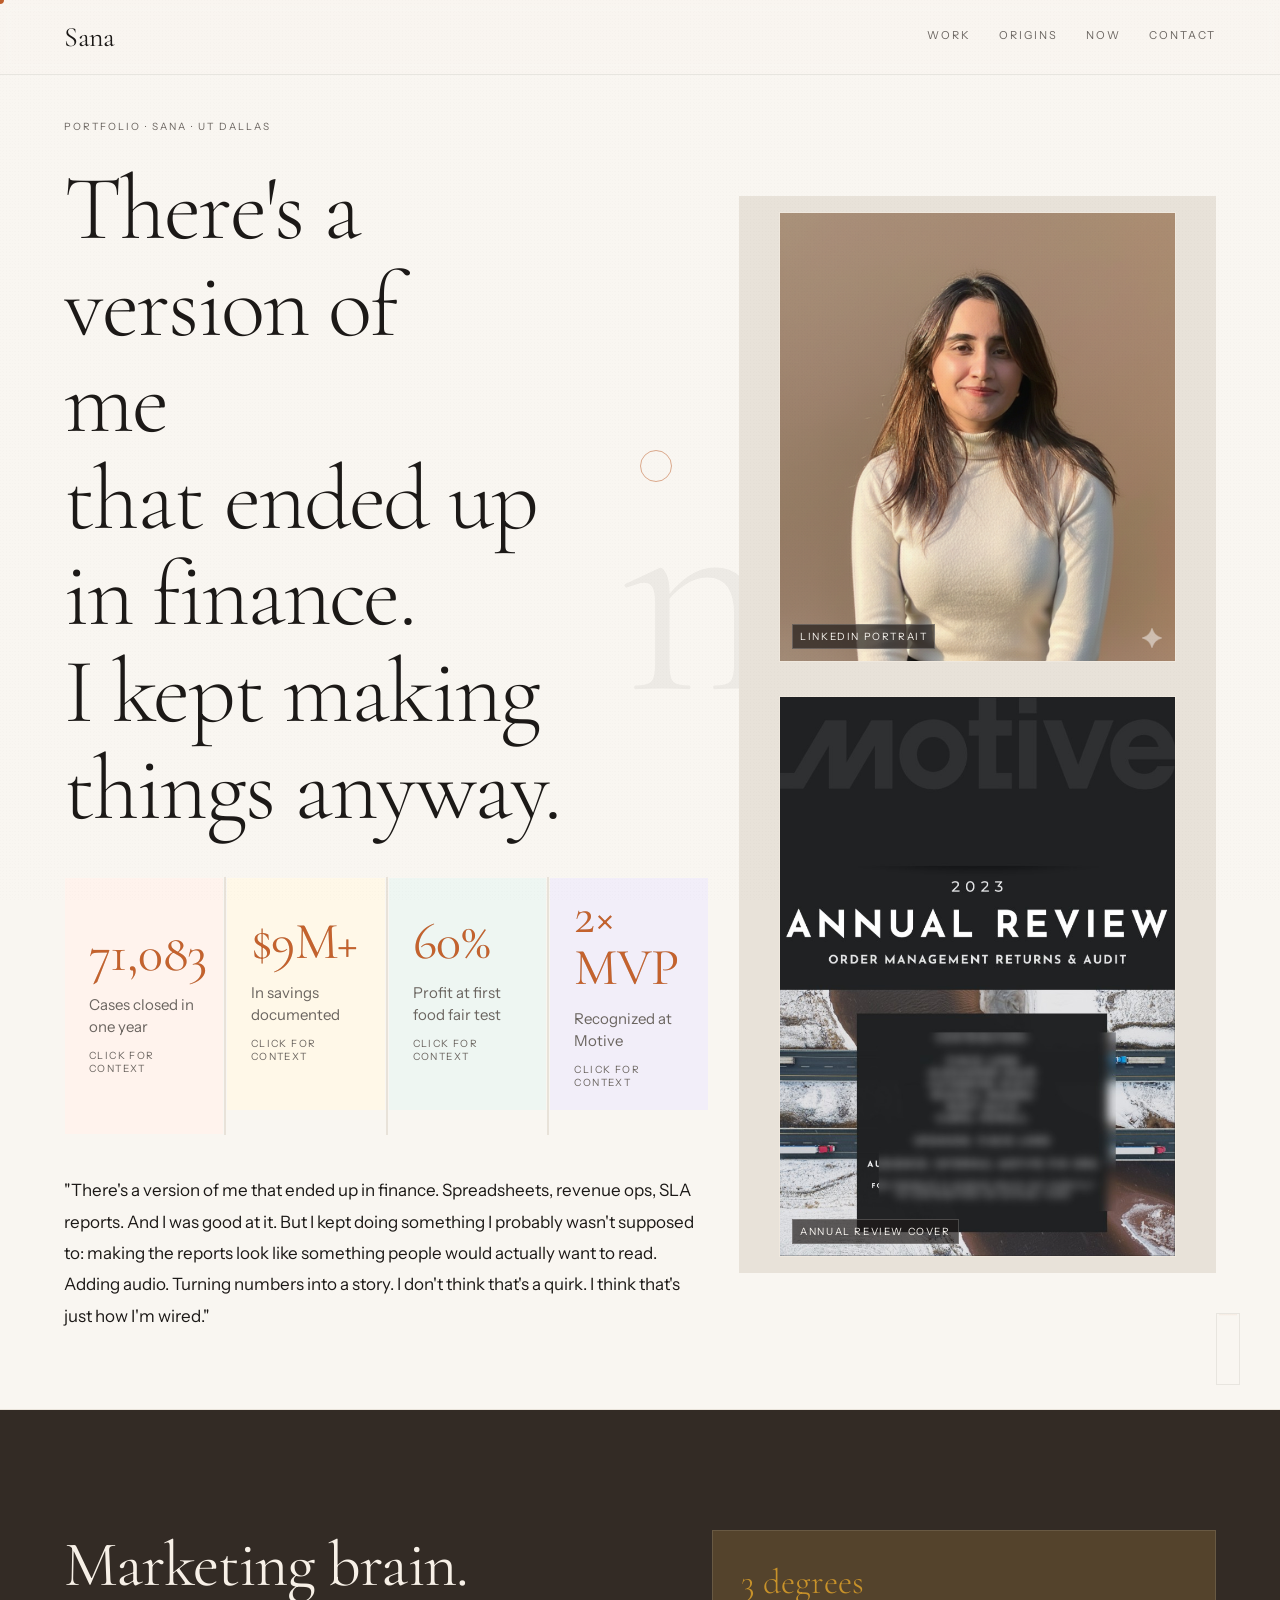
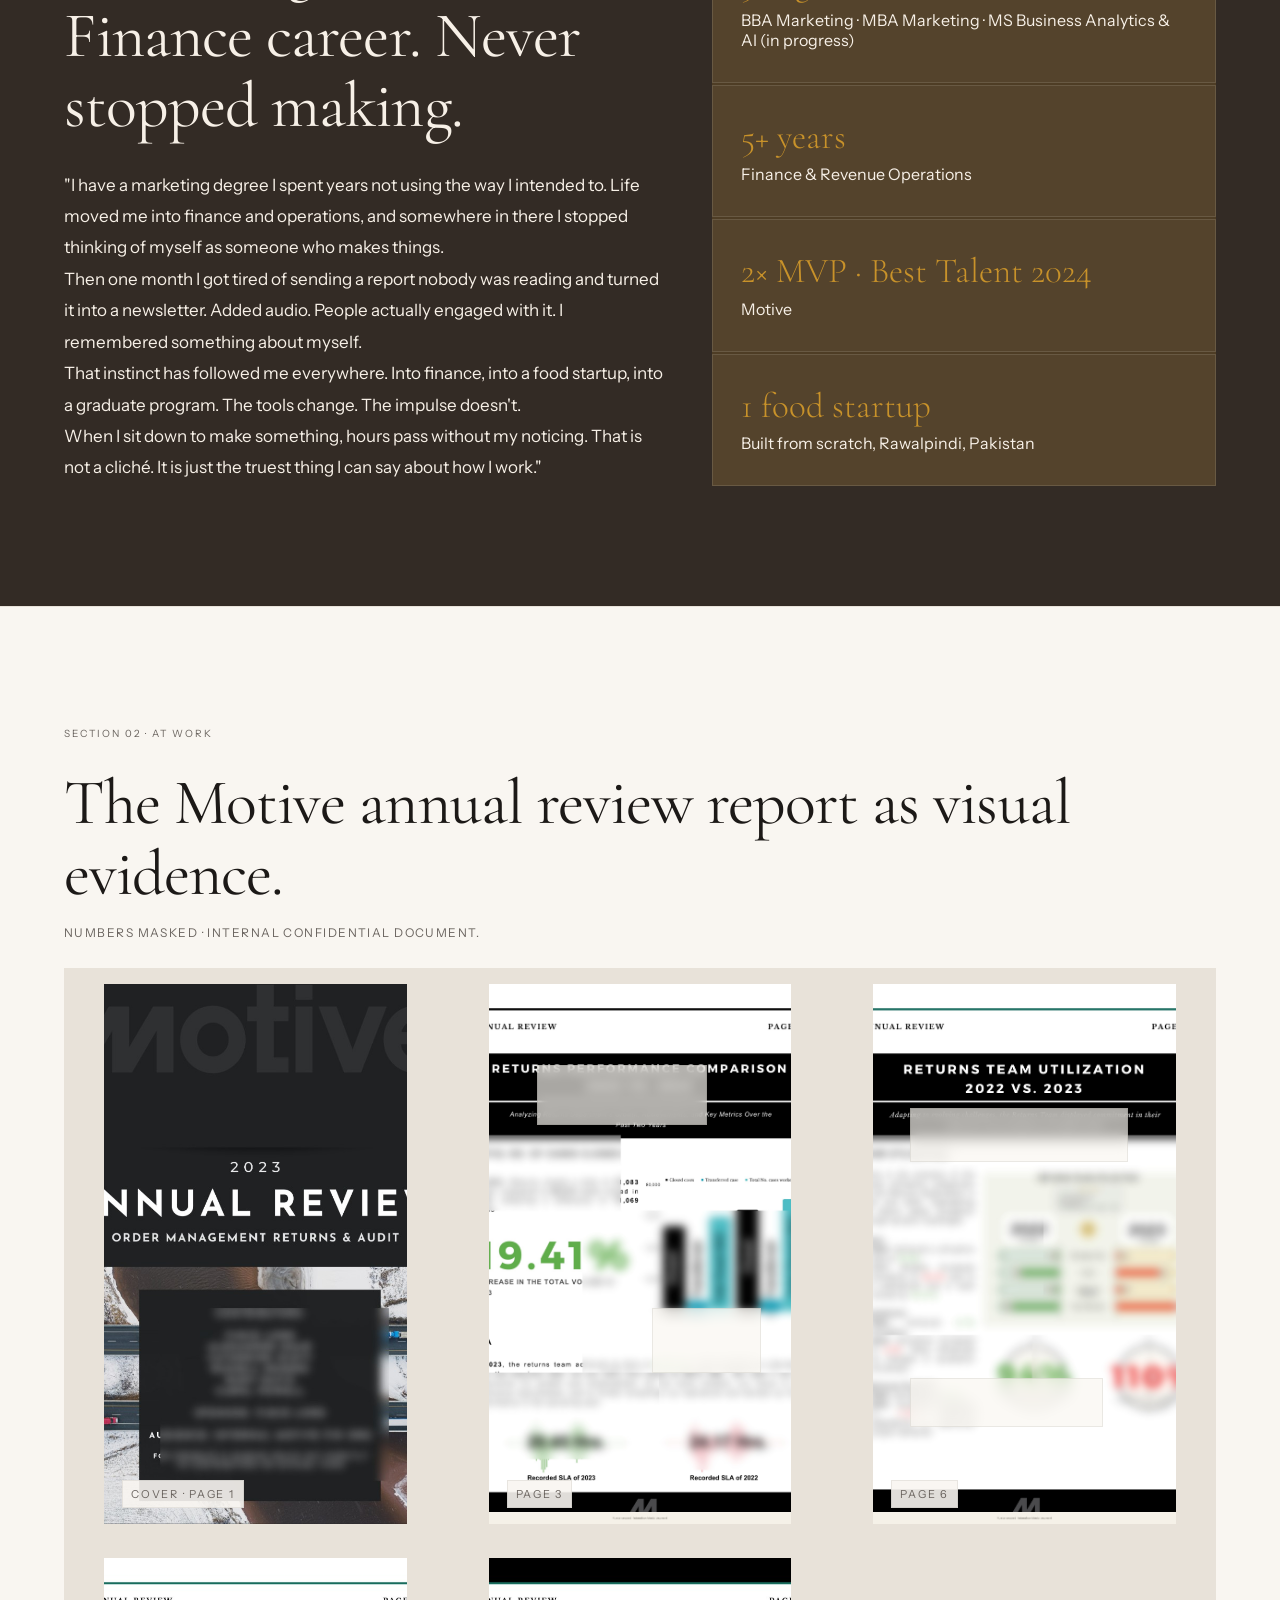
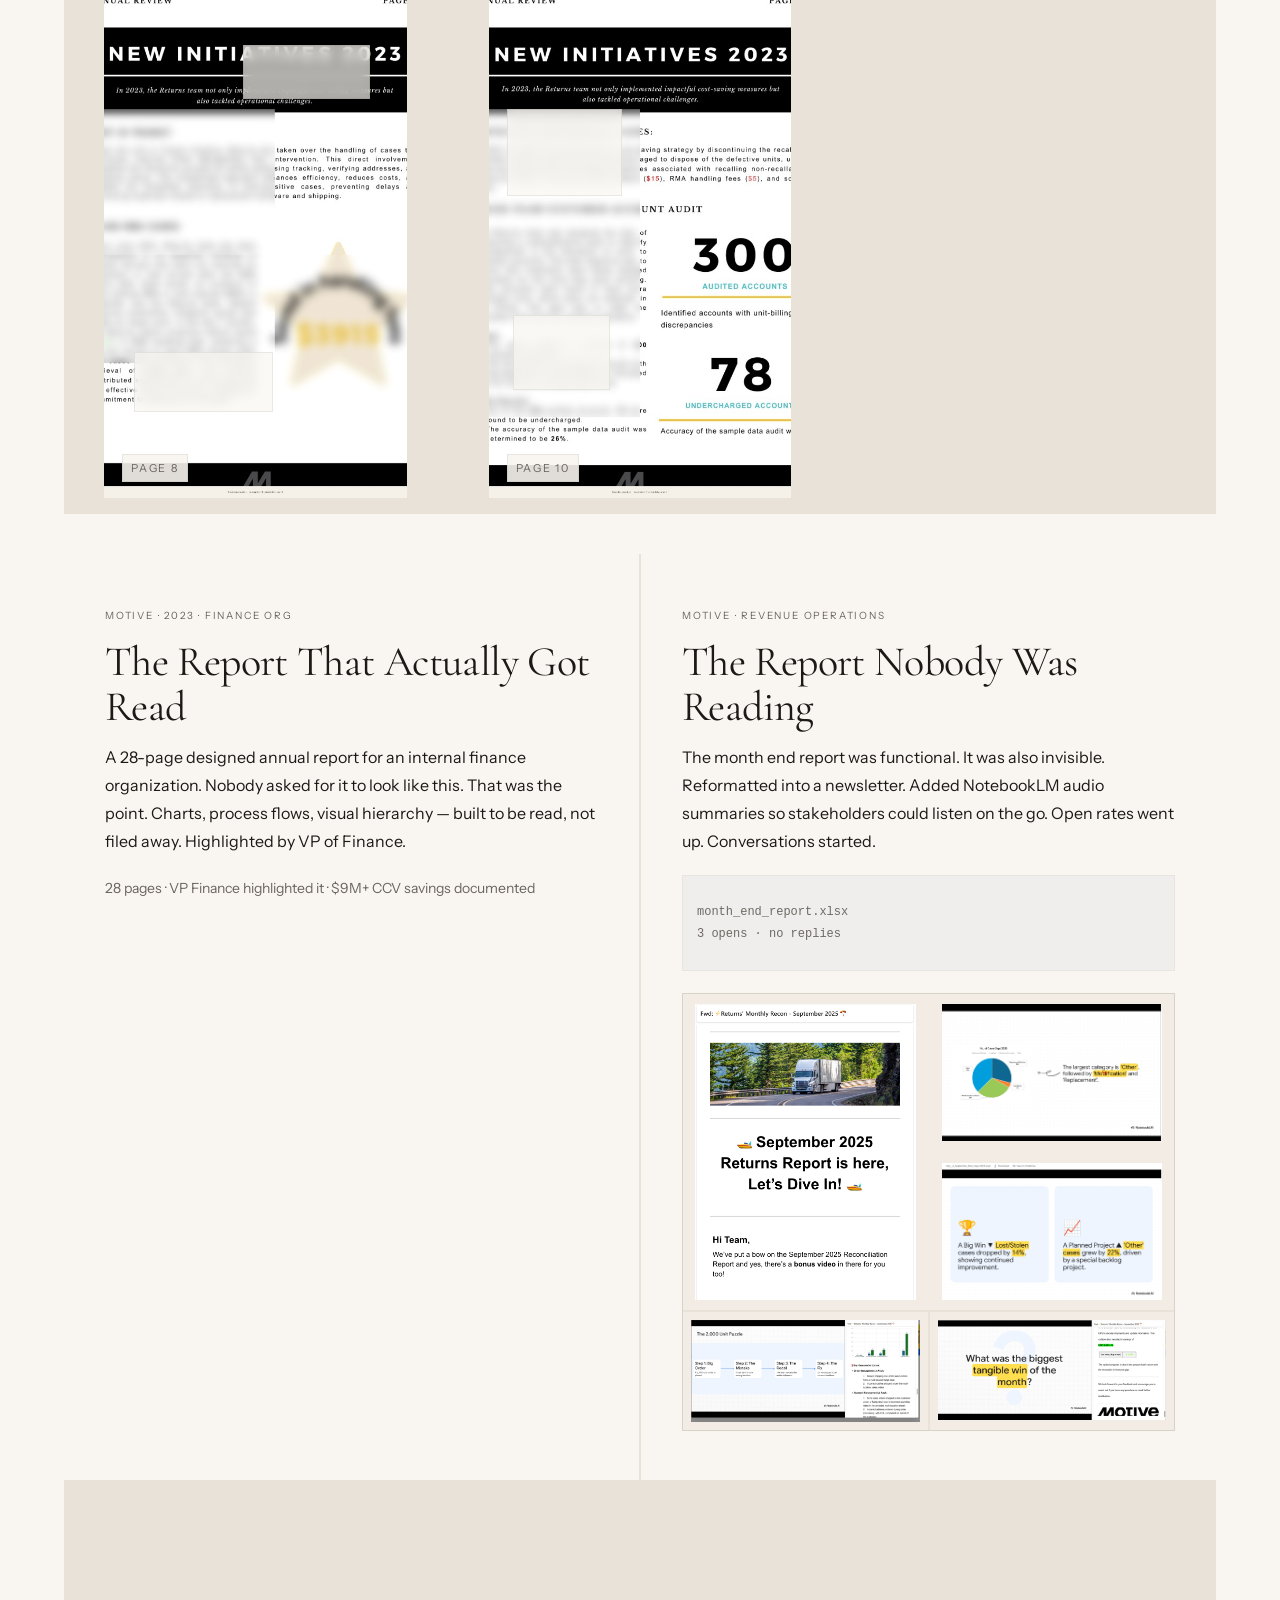
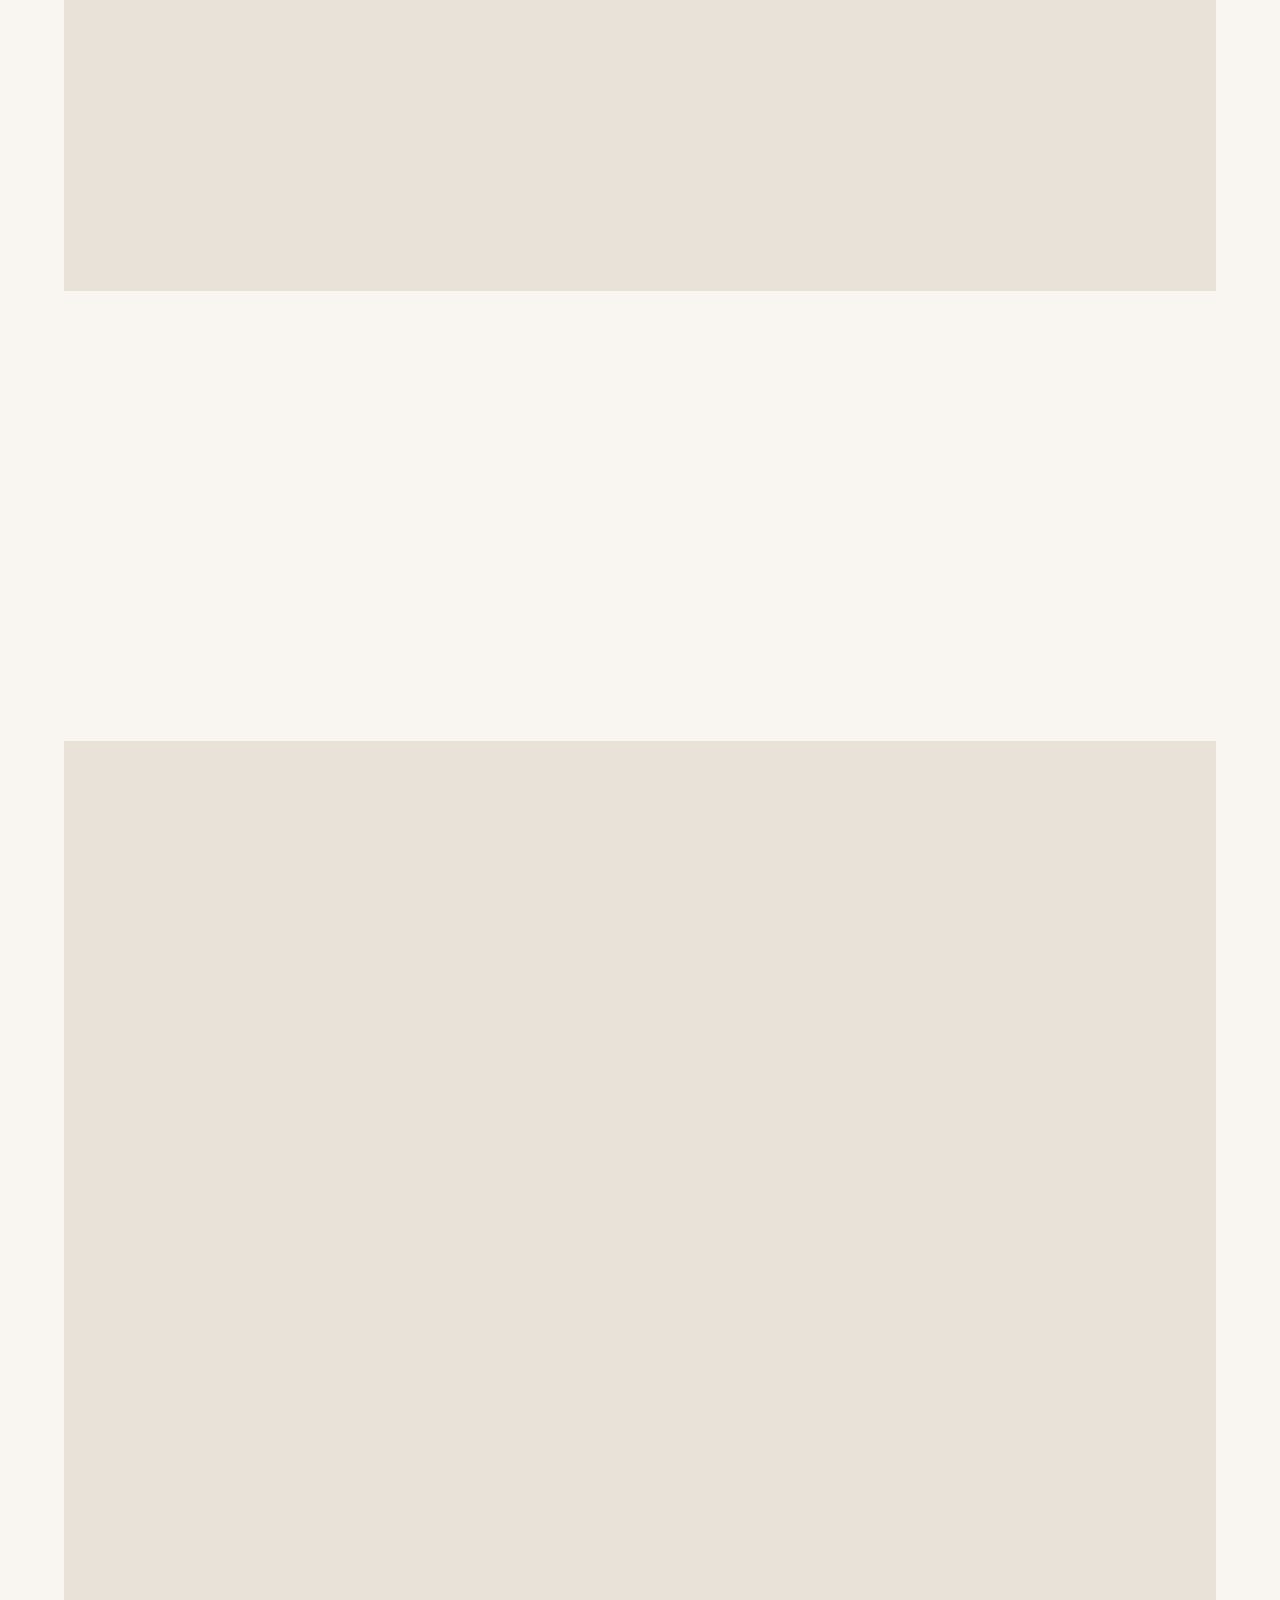
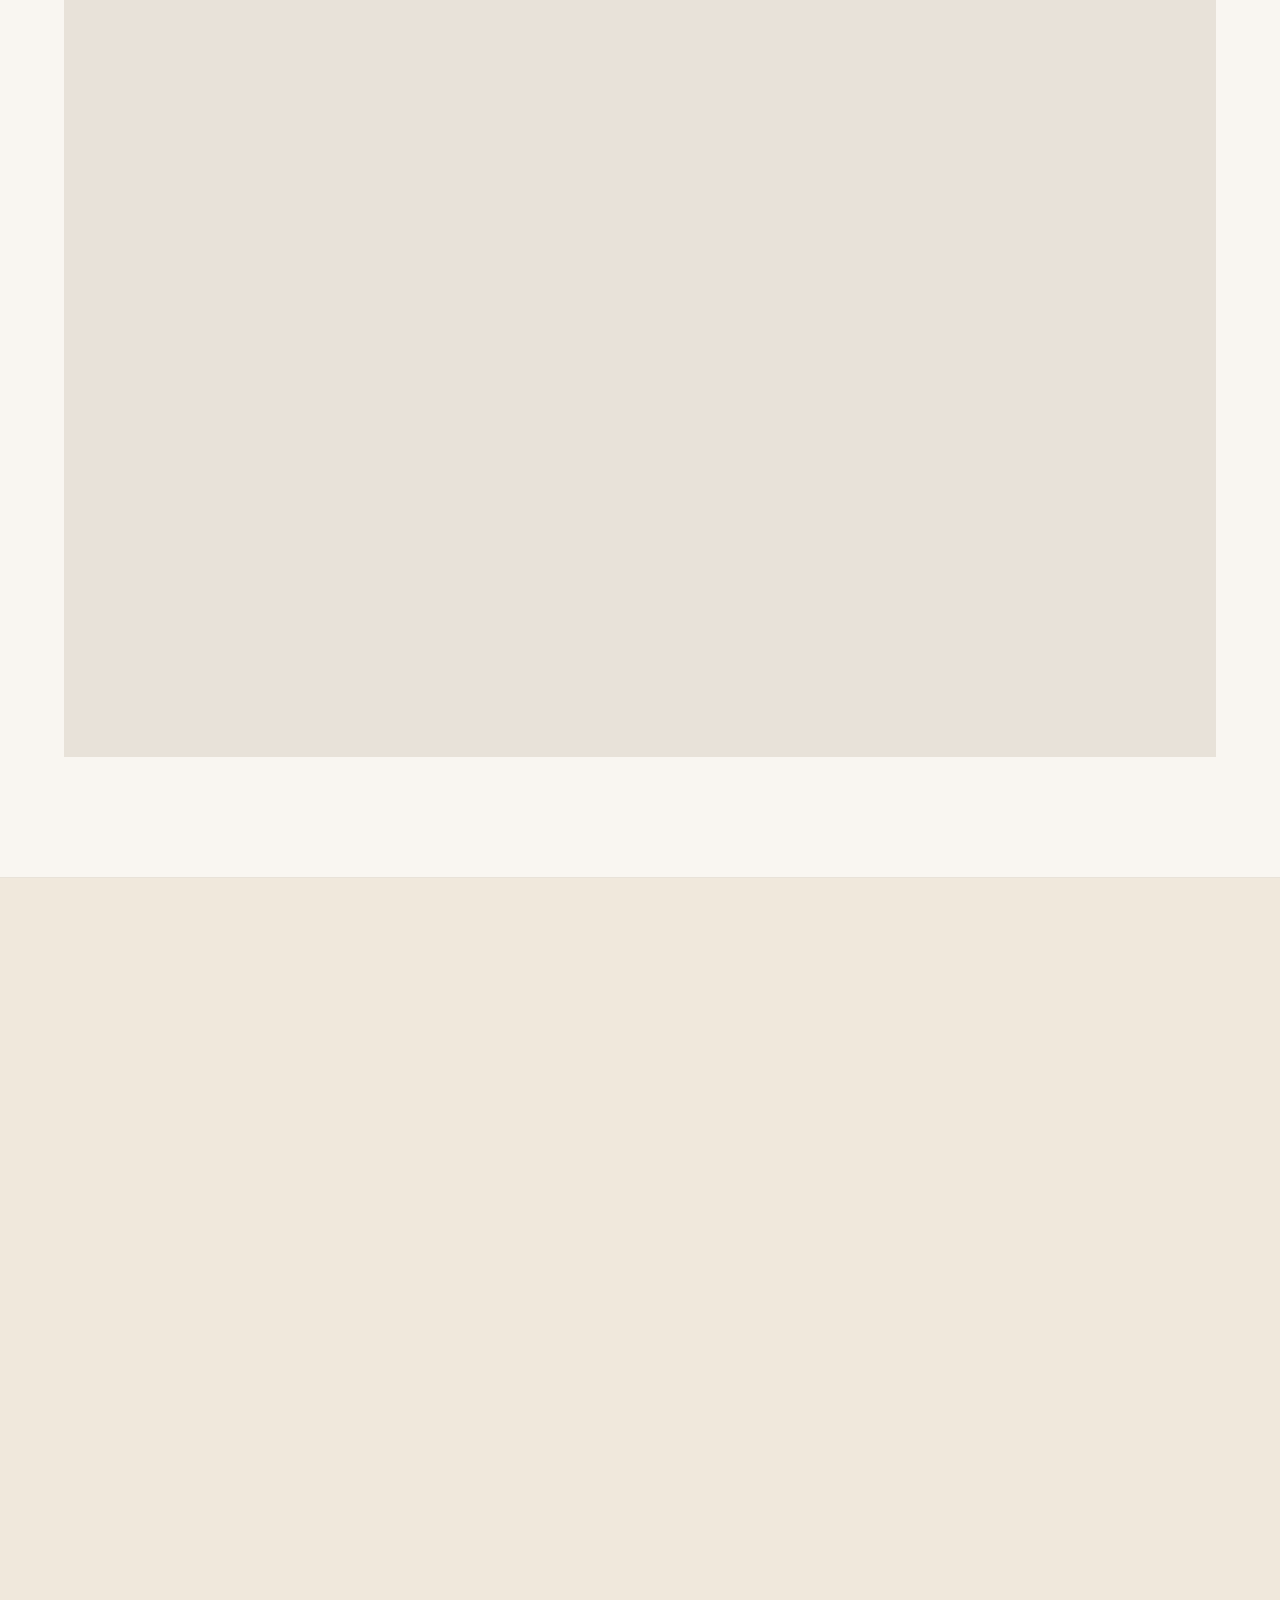
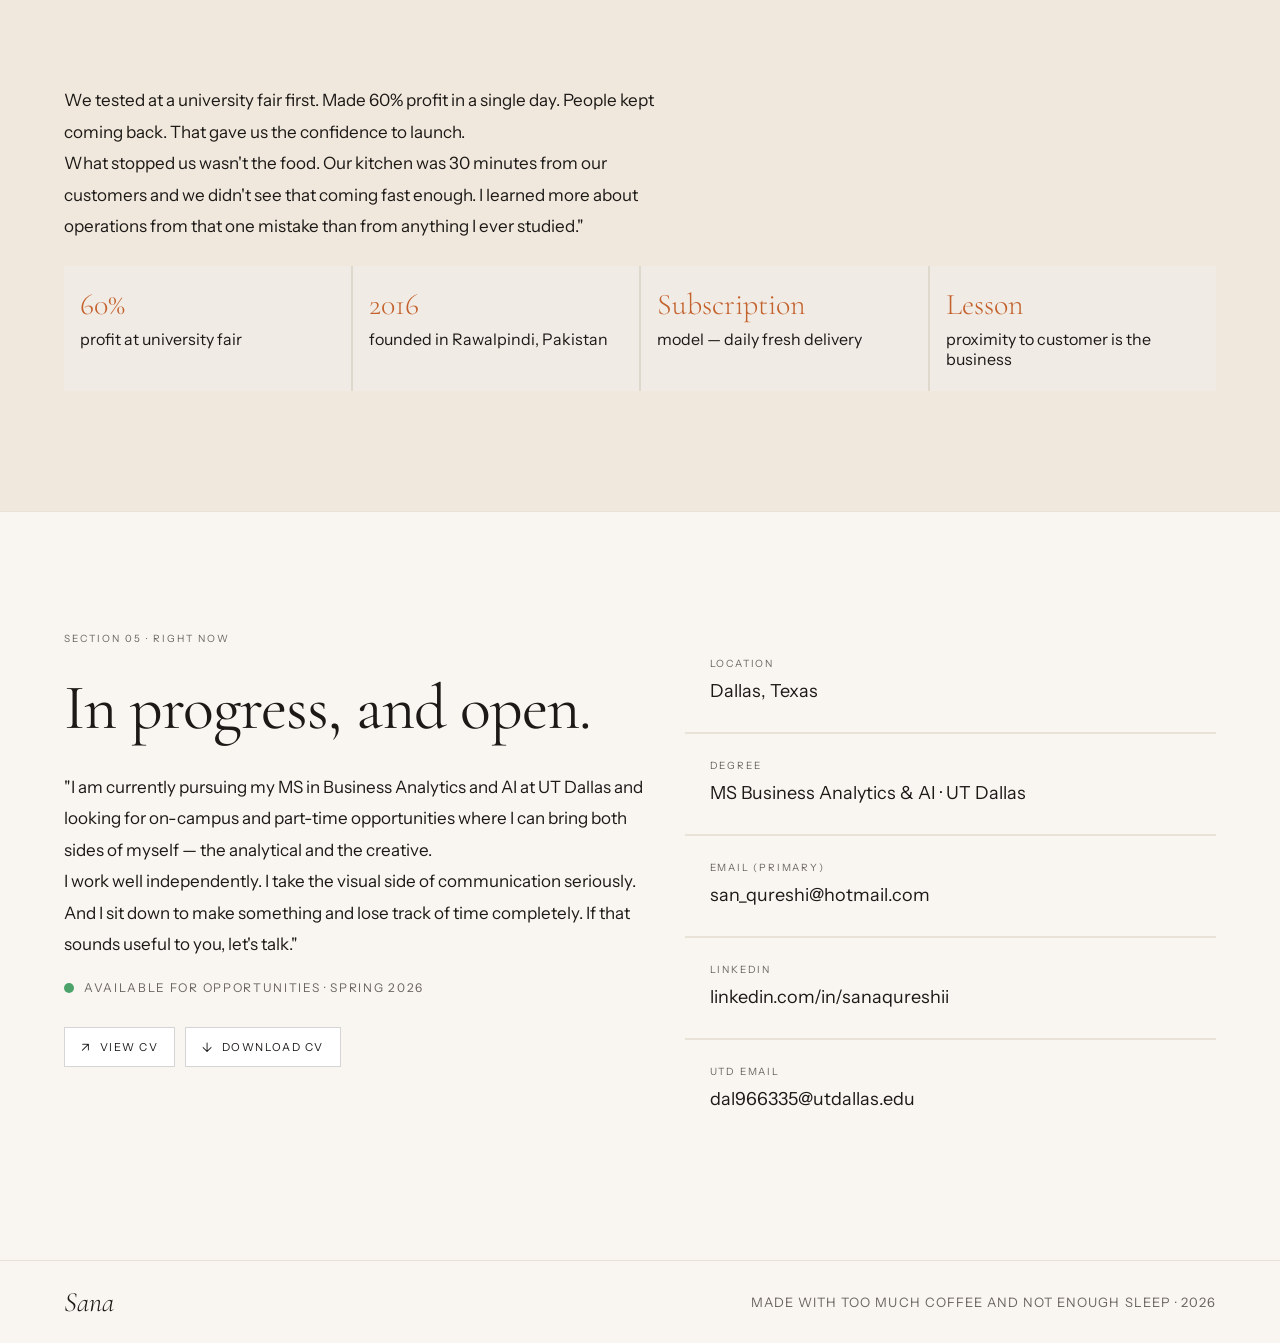
==== index.html @ d7a20b4d "Deploy static portfolio at repo root for Netlify Move site from final-portfolio to root: index.html," ====
<!doctype html>
<html lang="en">
<head>
  <meta charset="UTF-8">
  <meta name="viewport" content="width=device-width, initial-scale=1.0">
  <meta name="description" content="SanaPortfolio — Marketing brain, finance career, never stopped making.">
  <title>SanaPortfolio</title>
  <link rel="preconnect" href="https://fonts.googleapis.com">
  <link rel="preconnect" href="https://fonts.gstatic.com" crossorigin>
  <link rel="preload" as="style" href="https://fonts.googleapis.com/css2?family=Cormorant+Garamond:ital,wght@0,300;0,400;1,300;1,400&family=Instrument+Sans:wght@300;400;500&display=swap">
  <link rel="stylesheet" href="https://fonts.googleapis.com/css2?family=Cormorant+Garamond:ital,wght@0,300;0,400;1,300;1,400&family=Instrument+Sans:wght@300;400;500&display=swap">
  <link rel="stylesheet" href="css/main.css">

</head>
<body>
  <nav class="site-nav" aria-label="Primary">
    <div class="site-nav-inner">
      <a class="nav-name" href="#top">Sana</a>
      <div class="nav-links">
        <a href="#work">Work</a>
        <a href="#origins">Origins</a>
        <a href="#now">Now</a>
        <a href="#contact">Contact</a>
      </div>
    </div>
  </nav>

  <main id="top">
    <section class="section hero" id="hero">
      <div class="hero-bg-word" aria-hidden="true">make</div>
      <div class="container hero-inner">
        <div class="hero-main">
          <p class="eyebrow reveal" id="hero-eyebrow">Portfolio · Sana · UT Dallas</p>
          <h1 class="hero-title" aria-label="There's a version of me that ended up in finance. I kept making things anyway.">
            <span class="hero-line">There's a</span>
            <span class="hero-line">version of</span>
            <span class="hero-line">me</span>
            <span class="hero-line">that ended up in finance.</span>
            <span class="hero-line">I kept making things anyway.</span>
          </h1>

          <div class="impact-stats reveal" id="hero-stats">
          <article class="impact-stat js-flip-stat" tabindex="0" role="button" aria-label="Cases closed details. Click to flip.">
            <div class="impact-inner">
              <div class="impact-face impact-front">
                <div class="impact-number" data-counter="71083" data-format="number">0</div>
                <p class="impact-label">Cases closed in one year</p>
                <p class="impact-hint">Click for context</p>
              </div>
              <div class="impact-face impact-back">
                <h3 class="impact-back-title">71,083 cases</h3>
                <p class="impact-back-copy">Closed in 2023—about 19% more than the year before. Kept reports clear and on time.</p>
              </div>
            </div>
          </article>
          <article class="impact-stat js-flip-stat" tabindex="0" role="button" aria-label="Savings documented details. Click to flip.">
            <div class="impact-inner">
              <div class="impact-face impact-front">
                <div class="impact-number" data-counter="9" data-prefix="$" data-suffix="M+">0</div>
                <p class="impact-label">In savings documented</p>
                <p class="impact-hint">Click for context</p>
              </div>
              <div class="impact-face impact-back">
                <h3 class="impact-back-title">$9,343,214.69</h3>
                <p class="impact-back-copy">CCV savings documented from 2022 to 2023 in internal finance reporting, summarized publicly as $9M+ for readability.</p>
              </div>
            </div>
          </article>
          <article class="impact-stat js-flip-stat" tabindex="0" role="button" aria-label="Food fair profit details. Click to flip.">
            <div class="impact-inner">
              <div class="impact-face impact-front">
                <div class="impact-number" data-counter="60" data-suffix="%">0</div>
                <p class="impact-label">Profit at first food fair test</p>
                <p class="impact-hint">Click for context</p>
              </div>
              <div class="impact-face impact-back">
                <h3 class="impact-back-title">University fair test</h3>
                <p class="impact-back-copy">Mom's Thali sold out and hit 60% profit in one day, which validated demand before launch.</p>
              </div>
            </div>
          </article>
          <article class="impact-stat js-flip-stat" tabindex="0" role="button" aria-label="Recognition details. Click to flip.">
            <div class="impact-inner">
              <div class="impact-face impact-front">
                <div class="impact-number" data-counter="2" data-suffix="× MVP">0</div>
                <p class="impact-label">Recognized at Motive</p>
                <p class="impact-hint">Click for context</p>
              </div>
              <div class="impact-face impact-back">
                <h3 class="impact-back-title">Recognition</h3>
                <p class="impact-back-copy">2× MVP plus Best Talent 2024 for driving measurable outcomes across reporting, audits, and operations.</p>
              </div>
            </div>
          </article>
          </div>

          <p class="hero-copy" id="hero-copy">"There's a version of me that ended up in finance. Spreadsheets, revenue ops, SLA reports. And I was good at it. But I kept doing something I probably wasn't supposed to: making the reports look like something people would actually want to read. Adding audio. Turning numbers into a story. I don't think that's a quirk. I think that's just how I'm wired."</p>
        </div>
        <aside class="hero-media reveal" aria-label="Quick visual proof">
          <figure class="hero-media-card">
            <img src="images/sana-linkedin-solid.png" alt="Portrait of Sana.">
            <div class="hero-bio-overlay">
              <h3 class="hero-bio-title">Sana Qureshi</h3>
              <p class="hero-bio-copy">Finance and revenue operations by career. Marketing and design by instinct. I make complex work easier to see, understand, and act on.</p>
            </div>
            <figcaption class="hero-media-label">LinkedIn portrait</figcaption>
          </figure>
          <figure class="hero-media-card">
            <img src="images/report-page1-cover.png" alt="Motive 2023 annual review cover page.">
            <figcaption class="hero-media-label">Annual Review cover</figcaption>
          </figure>
        </aside>
      </div>
      <div class="scroll-indicator" aria-hidden="true" id="scroll-indicator">
        <div class="scan-line"></div>
      </div>
    </section>

    <div class="divider"></div>

    <section class="section dark" id="thread">
      <div class="container thread-grid">
        <div>
          <h2 class="section-title reveal">Marketing brain. Finance career. Never stopped making.</h2>
          <p class="body-copy reveal">"I have a marketing degree I spent years not using the way I intended to. Life moved me into finance and operations, and somewhere in there I stopped thinking of myself as someone who makes things.</p>
          <p class="body-copy reveal">Then one month I got tired of sending a report nobody was reading and turned it into a newsletter. Added audio. People actually engaged with it. I remembered something about myself.</p>
          <p class="body-copy reveal">That instinct has followed me everywhere. Into finance, into a food startup, into a graduate program. The tools change. The impulse doesn't.</p>
          <p class="body-copy reveal">When I sit down to make something, hours pass without my noticing. That is not a cliché. It is just the truest thing I can say about how I work."</p>
        </div>
        <div class="fact-grid reveal">
          <article class="fact-card">
            <h3 class="fact-value">3 degrees</h3>
            <p class="fact-label">BBA Marketing · MBA Marketing · MS Business Analytics &amp; AI (in progress)</p>
          </article>
          <article class="fact-card">
            <h3 class="fact-value">5+ years</h3>
            <p class="fact-label">Finance &amp; Revenue Operations</p>
          </article>
          <article class="fact-card">
            <h3 class="fact-value">2× MVP · Best Talent 2024</h3>
            <p class="fact-label">Motive</p>
          </article>
          <article class="fact-card">
            <h3 class="fact-value">1 food startup</h3>
            <p class="fact-label">Built from scratch, Rawalpindi, Pakistan</p>
          </article>
        </div>
      </div>
    </section>

    <div class="divider"></div>

    <section class="section work-section" id="work">
      <div class="container">
        <p class="eyebrow reveal">Section 02 · At Work</p>
        <h2 class="section-title reveal">The Motive annual review report as visual evidence.</h2>
        <p class="masked-note reveal">Numbers masked · Internal confidential document.</p>

        <div class="reports">
          <!-- [REPORT-SCREENSHOT-COVER] — Cover page (Page 1) -->
          <figure class="report-figure reveal" role="img" aria-label="Motive annual review cover page.">
            <img src="images/report-page1-cover.png" alt="Motive annual review cover page." style="width:100%;height:100%;object-fit:cover;">
            <figcaption class="report-label">Cover · Page 1</figcaption>
          </figure>

          <!-- [REPORT-SCREENSHOT-1] — Interior page (Page 3) -->
          <figure class="report-figure reveal" role="img" aria-label="Motive annual review page 3 with masked values.">
            <img src="images/report-screenshot-1.jpg" alt="Motive annual review page 3 with masked numerical regions." style="width:100%;height:100%;object-fit:cover;">
            <div class="blur-overlay" style="left:16%;top:15%;width:56%;height:11%;"></div>
            <div class="blur-overlay" style="right:10%;bottom:28%;width:36%;height:12%;"></div>
            <figcaption class="report-label">Page 3</figcaption>
          </figure>

          <!-- [REPORT-SCREENSHOT-2] — Interior page (Page 6) -->
          <figure class="report-figure reveal" role="img" aria-label="Motive annual review page 6 with masked values.">
            <img src="images/report-screenshot-2.jpg" alt="Motive annual review page 6 with masked numerical regions." style="width:100%;height:100%;object-fit:cover;">
            <div class="blur-overlay" style="left:12%;top:23%;width:72%;height:10%;"></div>
            <div class="blur-overlay" style="left:12%;bottom:18%;width:64%;height:9%;"></div>
            <figcaption class="report-label">Page 6</figcaption>
          </figure>

          <!-- [REPORT-SCREENSHOT-3] — Cost analysis page (Page 8) -->
          <figure class="report-figure reveal" role="img" aria-label="Motive annual review page 8 with masked values.">
            <img src="images/report-page8.png" alt="Motive annual review page 8 cost analysis with masked regions." style="width:100%;height:100%;object-fit:cover;">
            <div class="blur-overlay" style="right:12%;top:16%;width:42%;height:10%;"></div>
            <div class="blur-overlay" style="left:10%;bottom:16%;width:46%;height:11%;"></div>
            <figcaption class="report-label">Page 8</figcaption>
          </figure>

          <!-- [REPORT-SCREENSHOT-4] — Tiger Team page (Page 10) -->
          <figure class="report-figure reveal" role="img" aria-label="Motive annual review page 10 with masked values.">
            <img src="images/report-page10.png" alt="Motive annual review page 10 tiger team section with masked regions." style="width:100%;height:100%;object-fit:cover;">
            <div class="blur-overlay" style="left:6%;top:28%;width:38%;height:16%;"></div>
            <div class="blur-overlay" style="left:8%;bottom:20%;width:32%;height:14%;"></div>
            <figcaption class="report-label">Page 10</figcaption>
          </figure>
        </div>

        <div class="work-grid">
          <article class="work-card reveal">
            <span class="tag">Motive · 2023 · Finance Org</span>
            <h3 class="work-title">The Report That Actually Got Read</h3>
            <p class="work-body">A 28-page designed annual report for an internal finance organization. Nobody asked for it to look like this. That was the point. Charts, process flows, visual hierarchy — built to be read, not filed away. Highlighted by VP of Finance.</p>
            <p class="work-stats">28 pages · VP Finance highlighted it · $9M+ CCV savings documented</p>
          </article>

          <article class="work-card newsletter reveal">
            <span class="tag">Motive · Revenue Operations</span>
            <h3 class="work-title">The Report Nobody Was Reading</h3>
            <p class="work-body">The month end report was functional. It was also invisible. Reformatted into a newsletter. Added NotebookLM audio summaries so stakeholders could listen on the go. Open rates went up. Conversations started.</p>
            <div class="mini-transform" aria-label="Hover to see report to newsletter transformation.">
              <div class="before-state">
                <div>month_end_report.xlsx</div>
                <div>3 opens · no replies</div>
              </div>
              <div class="after-state">
                <div>The Revenue Pulse · Issue 10</div>
                <div class="audio-pill"><span class="audio-dot"></span>audio summary attached</div>
              </div>
            </div>
            <div class="newsletter-samples" aria-label="Recon email samples">
              <figure class="work-sample work-sample--intro">
                <div class="recon-intro-layout">
                  <div class="recon-intro-left">
                    <img src="images/recon-email-intro-left.png" alt="Recon email introduction, left">
                  </div>
                  <div class="recon-intro-right-stack">
                    <img src="images/recon-email-intro-right.png" alt="Recon email introduction, right">
                    <img src="images/recon-email-1.png" alt="Recon email sample 1">
                  </div>
                </div>
              </figure>
              <div class="work-sample-row">
                <figure class="work-sample">
                  <img src="images/recon-email-2.png" alt="Recon email sample 2">
                </figure>
                <figure class="work-sample">
                  <img src="images/recon-email-3.png" alt="Recon email sample 3">
                </figure>
              </div>
            </div>
          </article>

          <article class="work-card reveal">
            <span class="tag">Motive · Audit</span>
            <h3 class="work-title">300 Accounts. 78 Problems Found.</h3>
            <p class="work-body">A comprehensive audit across 300 customer accounts to identify billing discrepancies. Found 78 undercharged accounts. Work kicked off a company-wide data hygiene initiative and went to leadership.</p>
            <p class="work-stats">300 accounts · 78 discrepancies · Company-wide initiative triggered</p>
          </article>

          <article class="work-card reveal">
            <span class="tag">Motive · Returns · Process</span>
            <h3 class="work-title">$44,643 Saved in Six Months</h3>
            <p class="work-body">Took ownership of non-deliverable shipment exceptions. Rerouted packages, updated address data before things were lost. Six months: $44,643 saved. Projected $89,286 for the following year.</p>
            <p class="work-stats">$44K saved · 6 months · $89K projected 2024</p>
          </article>
        </div>
      </div>
    </section>

    <section class="section" id="classroom">
      <div class="container">
        <p class="eyebrow reveal">Section 03 · In the Classroom</p>
        <h2 class="section-title reveal">Projects where technical work still had to be worth looking at.</h2>
        <div class="classroom-grid">
          <article class="class-card reveal">
            <h3 class="class-title">Training, Onboarding &amp; Ramp Support</h3>
            <p class="class-copy">Turned complex operational knowledge into learning experiences people actually understood, remembered, and enjoyed using.</p>
            <ul class="impact-list">
              <li>Built a well curated step-by-step training document with clear SOPs, visuals, and walkthroughs so learning felt intuitive instead of text-heavy.</li>
              <li>Created NotebookLM-based video walkthroughs and mind maps to make process knowledge more approachable than traditional documentation.</li>
              <li>Trained and onboarded 5 new hires across revenue operations and CPQ, including Salesforce and internal workflows.</li>
              <li>Acted as the go-to person for onboarding support and process clarification during ramp-up.</li>
            </ul>
            <figure class="project-shot crop-top">
              <img src="images/onboard-training-1.jpg" alt="Training documentation screenshot from onboarding materials.">
            </figure>
            <figure class="project-shot crop-bottom">
              <img src="images/onboard-training-2.jpg" alt="Onboarding support screenshot from onboarding materials.">
            </figure>
          </article>
          <article class="class-card reveal">
            <h3 class="class-title">The Truth About Happiness</h3>
            <figure class="project-shot contain" aria-label="The Truth About Happiness screenshot placeholder.">
              <iframe src="projects/the-truth-about-happiness.html" title="The Truth About Happiness project preview" loading="lazy" style="width:100%;height:100%;border:0;background:#fff;"></iframe>
            </figure>
            <a class="project-link-btn" href="projects/the-truth-about-happiness.html" target="_blank" rel="noopener noreferrer">Open HTML Project ↗</a>
          </article>
          <article class="class-card reveal">
            <h3 class="class-title">The Stress Signature Project</h3>
            <p class="class-copy">"Rest by Law, Burnout by Culture." Data visualization midterm at UT Dallas. Explored the mental health cost of modern work culture using data.</p>
            <div class="race-widget" aria-label="Burnout race chart interaction">
              <div class="race-controls">
                <button class="race-btn" type="button" id="race-start">Start Race</button>
                <button class="race-btn" type="button" id="race-reset">Reset</button>
              </div>
              <div class="race-track" id="race-track"></div>
            </div>
          </article>
          <article class="class-card reveal">
            <h3 class="class-title">North America Unemployment Choropleth</h3>
            <p class="class-copy">Python, Plotly, Folium, Google Colab. A choropleth map designed to be visually clean, not just functional.</p>
            <!-- [MAP-SCREENSHOT-1] — North America unemployment choropleth (source: BirdMigration_Assignment7.ipynb assets) -->
            <figure class="project-shot contain">
              <img src="images/bird-notebook-plot-1.png" alt="North America unemployment side-by-side comparison chart.">
            </figure>
          </article>
          <article class="class-card reveal">
            <h3 class="class-title">Arctic Tern Migration Map</h3>
            <p class="class-copy">Mapped one of the longest animal migrations on earth. The brief was technical. The output was worth looking at.</p>
            <!-- [MAP-SCREENSHOT-2] — Arctic Tern migration map (source: BirdMigration_Assignment7.ipynb assets) -->
            <figure class="project-shot contain">
              <img src="images/bird-notebook-plot-2.png" alt="Arctic Tern migration map from notebook output.">
            </figure>
          </article>
          <article class="class-card reveal">
            <h3 class="class-title">MS Business Analytics &amp; AI</h3>
            <p class="class-copy">In progress at UT Dallas, with focus on regression in R, data visualization, and analytical communication.</p>
          </article>
        </div>
      </div>
    </section>

    <div class="divider"></div>

    <section class="section origins" id="origins">
      <div class="container origins-grid">
        <div>
          <p class="eyebrow reveal">Section 04 · Origins</p>
          <h2 class="section-title reveal">Mom's Thali. Rawalpindi, 2016.</h2>
          <p class="body-copy reveal">"The best food in Rawalpindi sits in the inner city of Pakistan. Down streets you can't drive through, in places women largely can't go. I used to think about that a lot."</p>
          <blockquote class="pull-quote reveal">"What if everyone could access the city's best food in one place?"</blockquote>
          <p class="body-copy reveal">"That idea evolved into something simpler and more urgent. People living away from home genuinely miss home-cooked food. Hostel food is bulk-made and it shows — runny, bland, nothing like what your mother makes.</p>
          <p class="body-copy reveal">So we built Mom's Thali. Fresh food. Home recipes. Delivered to hostels on subscription. Every ingredient handpicked. Commercial stoves custom-ordered because nothing off the shelf was quite right.</p>
          <p class="body-copy reveal">We tested at a university fair first. Made 60% profit in a single day. People kept coming back. That gave us the confidence to launch.</p>
          <p class="body-copy reveal">What stopped us wasn't the food. Our kitchen was 30 minutes from our customers and we didn't see that coming fast enough. I learned more about operations from that one mistake than from anything I ever studied."</p>
        </div>
        <aside class="reveal">
          <!-- [MOMS-THALI-LOGO] — Logo/brand image placeholder in Origins section -->
          <div class="thali-logo-placeholder">[MOMS-THALI-LOGO] loaded
            <img src="images/moms-thali-logo.png" alt="Mom's Thali brand logo.">
          </div>
          <div class="timeline" aria-label="Mom's Thali timeline">
            <p class="timeline-item"><strong>Idea</strong> — access to hidden city food, for everyone</p>
            <p class="timeline-item"><strong>Pivot</strong> — subscription home-cooked delivery to hostels</p>
            <p class="timeline-item"><strong>Tested</strong> — university fair, 60% profit, sold out</p>
            <p class="timeline-item"><strong>Built</strong> — custom stoves, handpicked ingredients, logo, brand, marketing plan</p>
            <p class="timeline-item"><strong>Learned</strong> — operations beats everything else</p>
          </div>
        </aside>
      </div>
      <div class="container">
        <div class="origin-stats reveal">
          <article class="origin-stat"><strong>60%</strong>profit at university fair</article>
          <article class="origin-stat"><strong>2016</strong>founded in Rawalpindi, Pakistan</article>
          <article class="origin-stat"><strong>Subscription</strong>model — daily fresh delivery</article>
          <article class="origin-stat"><strong>Lesson</strong>proximity to customer is the business</article>
        </div>
      </div>
    </section>

    <div class="divider"></div>

    <section class="section contact" id="now">
      <div class="container contact-grid">
        <div class="reveal">
          <p class="eyebrow">Section 05 · Right Now</p>
          <h2 class="section-title">In progress, and open.</h2>
          <p class="body-copy">"I am currently pursuing my MS in Business Analytics and AI at UT Dallas and looking for on-campus and part-time opportunities where I can bring both sides of myself — the analytical and the creative.</p>
          <p class="body-copy">I work well independently. I take the visual side of communication seriously. And I sit down to make something and lose track of time completely. If that sounds useful to you, let's talk."</p>
          <p class="availability"><span class="avail-dot" aria-hidden="true"></span>Available for opportunities · Spring 2026</p>
          <div class="cv-actions" aria-label="CV actions">
            <a class="cv-button" href="assets/SanaQureshiCV.pdf" target="_blank" rel="noopener noreferrer">
              <span class="cv-icon">↗</span><span>View CV</span>
            </a>
            <a class="cv-button" href="assets/SanaQureshiCV.pdf" download>
              <span class="cv-icon">↓</span><span>Download CV</span>
            </a>
          </div>
        </div>

        <div class="contact-cards reveal" id="contact">
          <article class="contact-card">
            <p class="contact-label">Location</p>
            <p class="contact-value">Dallas, Texas</p>
          </article>
          <article class="contact-card">
            <p class="contact-label">Degree</p>
            <p class="contact-value">MS Business Analytics &amp; AI · UT Dallas</p>
          </article>
          <article class="contact-card">
            <p class="contact-label">Email (Primary)</p>
            <p class="contact-value"><a href="mailto:san_qureshi@hotmail.com">san_qureshi@hotmail.com</a></p>
          </article>
          <article class="contact-card">
            <p class="contact-label">LinkedIn</p>
            <p class="contact-value"><a href="https://www.linkedin.com/in/sanaqureshii/" target="_blank" rel="noopener noreferrer">linkedin.com/in/sanaqureshii</a></p>
          </article>
          <article class="contact-card">
            <p class="contact-label">UTD Email</p>
            <p class="contact-value"><a href="mailto:dal966335@utdallas.edu">dal966335@utdallas.edu</a></p>
          </article>
        </div>
      </div>
    </section>
  </main>

  <footer>
    <div class="footer-inner">
      <p class="footer-name">Sana</p>
      <p class="footer-note">Made with too much coffee and not enough sleep · 2026</p>
    </div>
  </footer>

  <div class="cursor-dot" aria-hidden="true"></div>
  <div class="cursor-ring" aria-hidden="true"></div>

  <script src="js/main.js" defer></script>
</body>
</html>
---- css/main.css ----
:root {
      --warm-white: #F9F6F1;
      --ink: #1C1917;
      --terracotta: #C4622D;
      --stone: #E8E2D9;
      --warm-section: #F0E8DC;
      --dark-section: #1C1917;
      --muted: #6B6560;
      --gold: #C8922A;
      --border: rgba(28, 25, 23, 0.08);
      --container: 1280px;
      --ease-out-cubic: cubic-bezier(0.22, 1, 0.36, 1);
    }

    * { box-sizing: border-box; }
    html, body {
      margin: 0;
      padding: 0;
      width: 100%;
      overflow-x: hidden;
      background: var(--warm-white);
      color: var(--ink);
      font-family: "Instrument Sans", sans-serif;
      font-weight: 300;
      scroll-behavior: smooth;
      cursor: none;
    }
    @media (pointer: coarse) {
      html, body { cursor: auto; }
    }

    body::before {
      content: "";
      position: fixed;
      inset: 0;
      pointer-events: none;
      z-index: 9000;
      opacity: 0.025;
      background-image:
        radial-gradient(circle at 20% 30%, rgba(0,0,0,0.35) 0.5px, transparent 0.6px),
        radial-gradient(circle at 70% 80%, rgba(0,0,0,0.35) 0.5px, transparent 0.6px);
      background-size: 3px 3px, 4px 4px;
      mix-blend-mode: multiply;
    }

    a { color: inherit; text-decoration: none; }
    img { max-width: 100%; display: block; }

    .container {
      width: min(var(--container), calc(100% - 128px));
      margin: 0 auto;
    }
    @media (max-width: 900px) {
      .container { width: min(var(--container), calc(100% - 48px)); }
    }

    .divider {
      width: 100%;
      height: 1px;
      background: var(--stone);
    }

    .site-nav {
      position: fixed;
      top: 0;
      left: 0;
      right: 0;
      z-index: 1200;
      transform: translateY(0);
      transition: transform 0.3s ease;
      backdrop-filter: blur(6px);
      background: rgba(249, 246, 241, 0.8);
      border-bottom: 1px solid var(--border);
    }
    .site-nav.is-hidden {
      transform: translateY(-100%);
    }
    .site-nav-inner {
      width: min(var(--container), calc(100% - 128px));
      margin: 0 auto;
      min-height: 74px;
      display: flex;
      align-items: center;
      justify-content: space-between;
      gap: 24px;
    }
    .nav-name {
      font-family: "Cormorant Garamond", serif;
      font-size: 28px;
      letter-spacing: -0.01em;
      font-weight: 400;
    }
    .nav-links {
      display: flex;
      gap: 28px;
      align-items: center;
      font-size: 11px;
      letter-spacing: 0.18em;
      text-transform: uppercase;
      font-weight: 400;
      color: var(--muted);
    }
    .nav-links a {
      position: relative;
      padding-bottom: 4px;
    }
    .nav-links a::after {
      content: "";
      position: absolute;
      left: 0;
      bottom: 0;
      width: 100%;
      height: 1px;
      transform: scaleX(0);
      transform-origin: left;
      background: var(--terracotta);
      transition: transform 0.25s ease;
    }
    .nav-links a:hover::after,
    .nav-links a:focus-visible::after { transform: scaleX(1); }
    @media (max-width: 860px) {
      .site-nav-inner { width: min(var(--container), calc(100% - 48px)); }
      .nav-links { display: none; }
    }

    .section {
      position: relative;
      padding: 120px 0;
    }
    @media (max-width: 900px) {
      .section { padding: 80px 0; }
    }

    .eyebrow {
      margin: 0 0 28px;
      font-size: 10px;
      letter-spacing: 0.2em;
      text-transform: uppercase;
      font-weight: 400;
      color: var(--muted);
    }

    .hero {
      min-height: 100vh;
      display: flex;
      align-items: center;
      overflow: hidden;
      padding-top: 120px;
      padding-bottom: 60px;
    }
    .hero-bg-word {
      position: absolute;
      right: 6%;
      top: 42%;
      transform: translateY(-50%);
      font-family: "Cormorant Garamond", serif;
      font-size: clamp(120px, 24vw, 380px);
      letter-spacing: -0.04em;
      color: rgba(28, 25, 23, 0.05);
      pointer-events: none;
      user-select: none;
      line-height: 0.8;
      z-index: 0;
      will-change: transform;
    }
    .hero-inner {
      position: relative;
      z-index: 1;
      display: grid;
      grid-template-columns: 1.15fr 0.85fr;
      gap: 30px;
      align-items: start;
    }
    .hero-main { min-width: 0; }
    .hero-media {
      display: grid;
      grid-template-columns: 1fr;
      gap: 2px;
      background: var(--stone);
      align-self: center;
    }
    .hero-media-card {
      background: #efe8de;
      min-height: 210px;
      border: 1px solid transparent;
      position: relative;
      overflow: hidden;
    }
    .hero-media-card img {
      width: 100%;
      height: 100%;
      object-fit: cover;
    }
    .hero-media-label {
      position: absolute;
      left: 12px;
      bottom: 12px;
      font-size: 10px;
      letter-spacing: 0.16em;
      text-transform: uppercase;
      font-weight: 400;
      color: #f9f6f1;
      background: rgba(28,25,23,0.68);
      padding: 5px 7px;
      border: 1px solid rgba(255,255,255,0.2);
    }
    .hero-bio-overlay {
      position: absolute;
      inset: 0;
      padding: 16px;
      background: rgba(28, 25, 23, 0.84);
      color: #f7f0e7;
      display: grid;
      align-content: end;
      gap: 8px;
      opacity: 0;
      transform: translateY(14px);
      transition: opacity 0.35s ease, transform 0.35s ease;
    }
    .hero-media-card:hover .hero-bio-overlay,
    .hero-media-card:focus-within .hero-bio-overlay {
      opacity: 1;
      transform: translateY(0);
    }
    .hero-bio-title {
      margin: 0;
      font-family: "Cormorant Garamond", serif;
      font-size: 30px;
      line-height: 1.1;
      font-weight: 400;
      color: var(--gold);
    }
    .hero-bio-copy {
      margin: 0;
      font-size: 14px;
      line-height: 1.55;
    }
    .hero-media-logo {
      display: block;
      background: #f4ecdf;
      border: 1px solid rgba(28,25,23,0.09);
      min-height: 210px;
      position: relative;
      overflow: hidden;
    }
    .hero-media-logo img {
      width: 100%;
      height: 100%;
      object-fit: contain;
      padding: 22px;
      background: #f4ecdf;
    }

    .hero-title {
      margin: 0;
      font-family: "Cormorant Garamond", serif;
      font-weight: 300;
      letter-spacing: -0.02em;
      font-size: clamp(52px, 8vw, 92px);
      line-height: 1.05;
      max-width: 12ch;
    }
    .hero-title .hero-line {
      display: block;
      transform: translateY(28px);
      opacity: 0;
      transition: transform 0.65s var(--ease-out-cubic), opacity 0.65s var(--ease-out-cubic);
    }
    .hero-title .hero-line.is-visible { transform: translateY(0); opacity: 1; }

    .impact-stats {
      margin-top: 40px;
      display: grid;
      grid-template-columns: repeat(4, minmax(0, 1fr));
      gap: 2px;
      background: var(--stone);
    }
    .impact-stat {
      background: var(--warm-white);
      padding: 0;
      min-height: 232px;
      border: 1px solid transparent;
      perspective: 1100px;
      cursor: pointer;
    }
    .impact-inner {
      position: relative;
      min-height: 232px;
      transition: transform 0.6s var(--ease-out-cubic);
      transform-style: preserve-3d;
    }
    .impact-stat:first-child,
    .impact-stat:first-child .impact-inner {
      min-height: 256px;
    }
    .impact-stat.is-flipped .impact-inner {
      transform: rotateY(180deg);
    }
    .impact-face {
      position: absolute;
      inset: 0;
      padding: 24px;
      backface-visibility: hidden;
      -webkit-backface-visibility: hidden;
      display: grid;
      align-content: start;
    }
    .impact-face.impact-front {
      align-content: center;
    }
    .impact-back {
      transform: rotateY(180deg);
      background: #f3ebe1;
      border-left: 2px solid var(--terracotta);
      color: var(--ink);
      align-content: start;
    }
    .impact-stat:nth-child(1) .impact-front { background: #FFF3ED; }
    .impact-stat:nth-child(1) .impact-back { background: #fde5d8; border-left-color: #d4653a; }
    .impact-stat:nth-child(2) .impact-front { background: #FFF8E8; }
    .impact-stat:nth-child(2) .impact-back { background: #f7ecd4; border-left-color: #c8922a; }
    .impact-stat:nth-child(3) .impact-front { background: #EEF6F2; }
    .impact-stat:nth-child(3) .impact-back { background: #ddeee5; border-left-color: #2d8a6e; }
    .impact-stat:nth-child(4) .impact-front { background: #F2EEF9; }
    .impact-stat:nth-child(4) .impact-back { background: #e6e0f2; border-left-color: #6b5b95; }
    .impact-number {
      font-family: "Cormorant Garamond", serif;
      font-size: clamp(36px, 5vw, 52px);
      line-height: 1;
      font-weight: 400;
      margin-bottom: 14px;
      color: var(--terracotta);
      letter-spacing: -0.01em;
      text-shadow: 0 0 0.01px rgba(0,0,0,0.2);
    }
    .impact-hint {
      margin-top: 10px;
      font-size: 10px;
      letter-spacing: 0.14em;
      text-transform: uppercase;
      color: var(--muted);
      font-weight: 400;
    }
    .impact-back-title {
      margin: 0 0 8px;
      font-family: "Cormorant Garamond", serif;
      font-size: 29px;
      line-height: 1.1;
      font-weight: 400;
      color: var(--terracotta);
    }
    .impact-back-copy {
      margin: 0;
      font-size: 14px;
      line-height: 1.6;
      color: #3e3834;
    }
    .impact-label {
      margin: 0;
      color: var(--muted);
      font-size: 15px;
      line-height: 1.5;
    }

    .hero-copy {
      margin-top: 40px;
      max-width: 72ch;
      font-size: 17px;
      line-height: 1.85;
      opacity: 0;
      transform: translateY(28px);
      transition: transform 0.65s var(--ease-out-cubic), opacity 0.65s var(--ease-out-cubic);
      position: relative;
      z-index: 1;
    }
    .hero-copy.is-visible { opacity: 1; transform: translateY(0); }

    .scroll-indicator {
      position: absolute;
      right: 40px;
      bottom: 24px;
      width: 24px;
      height: 72px;
      border: 1px solid var(--border);
      overflow: hidden;
      opacity: 0;
      transform: translateY(16px);
      transition: transform 0.65s var(--ease-out-cubic), opacity 0.65s var(--ease-out-cubic);
    }
    .scroll-indicator.is-visible { opacity: 1; transform: translateY(0); }
    .scan-line {
      position: absolute;
      left: 2px;
      right: 2px;
      top: -10px;
      height: 12px;
      background: linear-gradient(to bottom, transparent, rgba(196, 98, 45, 0.26), transparent);
      animation: scan 2s ease-in-out infinite;
    }
    @keyframes scan {
      0% { transform: translateY(0); opacity: 0; }
      12% { opacity: 1; }
      70% { opacity: 1; }
      100% { transform: translateY(84px); opacity: 0; }
    }

    .dark {
      background: #332b25;
      color: #F7F0E7;
    }
    .dark .section-title,
    .dark p { color: #F7F0E7; }
    .dark .muted { color: rgba(247, 240, 231, 0.7); }

    .section-title {
      margin: 0 0 28px;
      font-family: "Cormorant Garamond", serif;
      font-size: clamp(36px, 5vw, 64px);
      line-height: 1.1;
      letter-spacing: -0.015em;
      font-weight: 400;
    }
    .body-copy {
      margin: 0;
      font-size: 17px;
      line-height: 1.85;
    }

    .thread-grid {
      display: grid;
      grid-template-columns: 1.2fr 1fr;
      gap: 44px;
      align-items: start;
    }
    .fact-grid {
      display: grid;
      grid-template-columns: 1fr;
      gap: 2px;
      background: rgba(200, 146, 42, 0.18);
    }
    .fact-card {
      position: relative;
      background: rgba(247, 240, 231, 0.03);
      border: 1px solid rgba(247, 240, 231, 0.12);
      padding: 32px 28px;
      overflow: hidden;
    }
    .fact-card::before {
      content: "";
      position: absolute;
      left: 0;
      bottom: 0;
      width: 2px;
      height: 100%;
      transform: scaleY(0);
      transform-origin: bottom;
      background: var(--terracotta);
      transition: transform 0.3s ease;
    }
    .fact-card:hover::before,
    .fact-card:focus-within::before { transform: scaleY(1); }
    .fact-value {
      margin: 0 0 8px;
      font-family: "Cormorant Garamond", serif;
      font-size: 35px;
      line-height: 1.1;
      color: var(--gold);
      font-weight: 300;
    }
    .fact-label { margin: 0; color: rgba(247,240,231,0.86); }

    .work-section {
      background: var(--warm-white);
    }
    .reports {
      display: grid;
      grid-template-columns: repeat(3, minmax(0, 1fr));
      gap: 2px;
      margin: 28px 0 40px;
      background: var(--stone);
    }
    .report-figure {
      position: relative;
      background: #ece7df;
      min-height: 540px;
      overflow: hidden;
      transform: scale(0.97);
      opacity: 0;
      transition: opacity 0.65s var(--ease-out-cubic), transform 0.65s var(--ease-out-cubic), box-shadow 0.3s ease;
    }
    .report-figure.is-visible { opacity: 1; transform: scale(1); }
    .report-figure:hover {
      transform: translateY(-4px) scale(1.01);
      box-shadow: 0 14px 28px rgba(28, 25, 23, 0.12);
    }
    .report-fill {
      position: absolute;
      inset: 0;
      background:
        linear-gradient(160deg, rgba(28,25,23,0.04) 0%, rgba(28,25,23,0.01) 100%),
        repeating-linear-gradient(180deg, transparent 0 40px, rgba(28,25,23,0.04) 40px 42px),
        linear-gradient(90deg, rgba(28,25,23,0.05) 0 14%, transparent 14% 100%);
    }
    .chart-shape {
      position: absolute;
      bottom: 70px;
      width: 26px;
      background: rgba(196, 98, 45, 0.35);
    }
    .report-label {
      position: absolute;
      left: 18px;
      bottom: 16px;
      font-size: 11px;
      letter-spacing: 0.16em;
      text-transform: uppercase;
      font-weight: 400;
      color: var(--muted);
      background: rgba(249, 246, 241, 0.9);
      padding: 6px 8px;
      border: 1px solid var(--border);
    }
    .masked-note {
      font-size: 12px;
      letter-spacing: 0.12em;
      text-transform: uppercase;
      color: var(--muted);
      margin: -12px 0 26px;
    }
    .blur-overlay {
      position: absolute;
      background: rgba(249, 246, 241, 0.68);
      backdrop-filter: blur(6px);
      border: 1px solid rgba(28,25,23,0.08);
    }

    .work-grid {
      display: grid;
      grid-template-columns: repeat(2, minmax(0, 1fr));
      gap: 2px;
      background: var(--stone);
    }
    .work-card {
      background: var(--warm-white);
      padding: 48px 40px;
      border: 1px solid transparent;
      min-height: 320px;
      position: relative;
    }
    .tag {
      display: inline-block;
      font-size: 10px;
      letter-spacing: 0.18em;
      text-transform: uppercase;
      color: var(--muted);
      font-weight: 400;
      margin-bottom: 18px;
    }
    .work-title {
      margin: 0 0 14px;
      font-family: "Cormorant Garamond", serif;
      font-size: 42px;
      line-height: 1.06;
      letter-spacing: -0.015em;
      font-weight: 400;
    }
    .work-body {
      margin: 0;
      line-height: 1.75;
      font-size: 16px;
    }
    .work-stats {
      margin-top: 22px;
      font-size: 14px;
      color: var(--muted);
      line-height: 1.6;
    }

    .mini-transform {
      margin-top: 20px;
      width: 100%;
      min-height: 96px;
      position: relative;
      overflow: hidden;
      border: 1px solid var(--border);
      font-family: ui-monospace, SFMono-Regular, Menlo, Consolas, "Liberation Mono", monospace;
      font-size: 12px;
    }
    .before-state, .after-state {
      position: absolute;
      inset: 0;
      padding: 14px;
      display: grid;
      align-content: center;
      gap: 8px;
      transition: opacity 0.4s ease, transform 0.4s ease;
    }
    .before-state {
      background: #EFEEEC;
      color: #6F6965;
      opacity: 1;
      transform: translateY(0);
    }
    .after-state {
      background: #211d1a;
      color: var(--gold);
      opacity: 0;
      transform: translateY(8px);
    }
    .work-card.newsletter:hover .before-state { opacity: 0; transform: translateY(-8px); }
    .work-card.newsletter:hover .after-state { opacity: 1; transform: translateY(0); }
    .audio-pill {
      width: fit-content;
      border: 1px solid rgba(200, 146, 42, 0.4);
      padding: 4px 8px;
      display: inline-flex;
      align-items: center;
      gap: 6px;
      border-radius: 999px;
    }
    .audio-dot {
      width: 6px;
      height: 6px;
      border-radius: 50%;
      background: var(--gold);
      animation: pulse 1.8s infinite;
    }

    .newsletter-samples {
      margin-top: 22px;
      display: grid;
      gap: 2px;
      background: var(--stone);
      border: 1px solid var(--border);
    }
    .newsletter-samples .work-sample {
      margin: 0;
      background: #f2ece4;
      overflow: hidden;
    }
    .newsletter-samples .work-sample img {
      width: 100%;
      height: auto;
      display: block;
      object-fit: contain;
    }
    .newsletter-samples .work-sample--intro {
      overflow: hidden;
    }
    .recon-intro-layout {
      display: grid;
      grid-template-columns: minmax(0, 1fr) minmax(0, 1fr);
      gap: 2px;
      align-items: start;
      width: 100%;
    }
    .recon-intro-left img {
      width: 100%;
      height: auto;
      display: block;
      object-fit: contain;
      object-position: top center;
      padding: 10px 12px;
      box-sizing: border-box;
    }
    .recon-intro-right-stack {
      display: flex;
      flex-direction: column;
      gap: 2px;
      min-width: 0;
    }
    .recon-intro-right-stack img {
      width: 100%;
      height: auto;
      display: block;
      object-fit: contain;
      object-position: top center;
      padding: 10px 12px;
      box-sizing: border-box;
    }
    @media (max-width: 520px) {
      .recon-intro-layout {
        grid-template-columns: 1fr;
      }
    }
    .newsletter-samples .work-sample-row {
      display: grid;
      grid-template-columns: repeat(2, minmax(0, 1fr));
      gap: 2px;
    }
    .newsletter-samples .work-sample-row .work-sample img {
      padding: 8px;
      max-height: 280px;
      object-fit: contain;
    }
    @media (max-width: 720px) {
      .newsletter-samples .work-sample-row {
        grid-template-columns: 1fr;
      }
      .newsletter-samples .work-sample-row .work-sample img {
        max-height: none;
      }
    }

    .origins {
      background: var(--warm-section);
      color: var(--ink);
    }
    .origins-grid {
      display: grid;
      grid-template-columns: 1.2fr 1fr;
      gap: 44px;
      align-items: start;
    }
    .pull-quote {
      margin: 30px 0;
      font-family: "Cormorant Garamond", serif;
      font-size: clamp(22px, 3vw, 32px);
      line-height: 1.4;
      font-style: italic;
      font-weight: 300;
      max-width: 22ch;
    }
    .timeline {
      border-left: 1px solid rgba(28,25,23,0.22);
      padding-left: 20px;
      display: grid;
      gap: 18px;
      margin-bottom: 24px;
    }
    .timeline-item {
      margin: 0;
      font-size: 16px;
      line-height: 1.65;
    }
    .timeline-item strong {
      font-weight: 500;
      color: var(--terracotta);
    }
    .thali-logo-placeholder {
      border: 1px dashed rgba(28,25,23,0.22);
      padding: 14px 16px;
      margin-bottom: 18px;
      font-size: 12px;
      letter-spacing: 0.14em;
      text-transform: uppercase;
      color: var(--muted);
      background: rgba(249,246,241,0.4);
    }
    .thali-logo-placeholder img {
      width: 100%;
      max-height: 220px;
      object-fit: contain;
      background: rgba(249,246,241,0.8);
      border: 1px solid rgba(28,25,23,0.08);
      margin-top: 10px;
      padding: 16px;
    }
    .origin-stats {
      display: grid;
      grid-template-columns: repeat(4, minmax(0, 1fr));
      gap: 2px;
      background: rgba(28,25,23,0.08);
      margin-top: 24px;
    }
    .origin-stat {
      background: rgba(249, 246, 241, 0.66);
      padding: 22px 16px;
      min-height: 120px;
    }
    .origin-stat strong {
      display: block;
      font-family: "Cormorant Garamond", serif;
      font-size: 30px;
      line-height: 1.1;
      font-weight: 300;
      margin-bottom: 8px;
      color: var(--terracotta);
    }

    .classroom-grid {
      display: grid;
      grid-template-columns: repeat(3, minmax(0, 1fr));
      gap: 2px;
      background: var(--stone);
      margin-top: 26px;
    }
    .class-card {
      background: var(--warm-white);
      padding: 48px 40px;
      min-height: 280px;
      position: relative;
    }
    .class-title {
      margin: 0 0 12px;
      font-family: "Cormorant Garamond", serif;
      font-size: 34px;
      line-height: 1.15;
      font-weight: 400;
      letter-spacing: -0.01em;
      display: inline-block;
      position: relative;
      padding-bottom: 10px;
    }
    .class-title::after {
      content: "";
      position: absolute;
      left: 0;
      bottom: 0;
      width: 100%;
      height: 2px;
      background: var(--terracotta);
      transform: scaleX(0);
      transform-origin: left;
      transition: transform 0.3s ease;
    }
    .class-card:hover .class-title::after { transform: scaleX(1); }
    .class-copy { margin: 0; line-height: 1.75; font-size: 16px; }
    .map-placeholder {
      margin-top: 16px;
      border: 1px dashed rgba(28,25,23,0.22);
      background: #F2ECE4;
      padding: 10px 12px;
      color: var(--muted);
      font-size: 11px;
      text-transform: uppercase;
      letter-spacing: 0.14em;
    }
    .project-shot {
      margin-top: 16px;
      border: 1px solid rgba(28,25,23,0.08);
      background: #f2ece4;
      aspect-ratio: 4 / 3;
      overflow: hidden;
      position: relative;
    }
    .project-shot img {
      width: 100%;
      height: 100%;
      object-fit: cover;
      object-position: center center;
      display: block;
    }
    .project-shot.contain img {
      object-fit: contain;
      background: #f2ece4;
      padding: 10px;
    }
    .project-shot.crop-top img { object-position: center 20%; }
    .project-shot.crop-bottom img { object-position: center 75%; }
    .project-shot-note {
      position: absolute;
      left: 10px;
      bottom: 10px;
      background: rgba(28,25,23,0.68);
      color: #f9f6f1;
      padding: 5px 7px;
      font-size: 10px;
      letter-spacing: 0.14em;
      text-transform: uppercase;
      border: 1px solid rgba(255,255,255,0.2);
    }
    .race-widget {
      margin-top: 16px;
      border: 1px solid rgba(28,25,23,0.1);
      background: #f8f2e9;
      padding: 14px;
    }
    .race-controls {
      display: flex;
      gap: 8px;
      margin-bottom: 12px;
      flex-wrap: wrap;
    }
    .race-btn {
      border: 1px solid rgba(28,25,23,0.18);
      background: #fff;
      color: var(--ink);
      font-size: 10px;
      letter-spacing: 0.14em;
      text-transform: uppercase;
      font-weight: 400;
      padding: 9px 12px;
      cursor: pointer;
      transition: border-color 0.2s ease, transform 0.2s ease;
    }
    .race-btn:hover,
    .race-btn:focus-visible {
      border-color: var(--terracotta);
      transform: translateY(-1px);
    }
    .race-btn[disabled] {
      opacity: 0.5;
      cursor: not-allowed;
      transform: none;
    }
    .race-track {
      display: grid;
      gap: 8px;
    }
    .race-row {
      display: grid;
      grid-template-columns: minmax(96px, 1fr) 3fr auto;
      align-items: center;
      gap: 10px;
    }
    .race-country {
      font-size: 13px;
      color: #3f3934;
      white-space: nowrap;
    }
    .race-bar-wrap {
      height: 16px;
      background: rgba(28,25,23,0.08);
      position: relative;
      overflow: hidden;
    }
    .race-bar {
      position: absolute;
      inset: 0 auto 0 0;
      width: 0%;
      background: linear-gradient(to right, #e8a020, #c4622d);
      transition: width 0.08s linear;
    }
    .race-value {
      min-width: 24px;
      text-align: right;
      font-size: 12px;
      color: var(--muted);
      font-weight: 500;
    }
    .impact-list {
      margin: 16px 0 0;
      padding-left: 16px;
      display: grid;
      gap: 10px;
      color: #3f3a35;
    }
    .impact-list li {
      font-size: 15px;
      line-height: 1.6;
    }
    .project-link-btn {
      margin-top: 14px;
      display: inline-block;
      padding: 10px 14px;
      border-radius: 10px;
      background: linear-gradient(135deg, #c4622d, #c8922a);
      color: #fff;
      font-size: 11px;
      letter-spacing: 0.12em;
      text-transform: uppercase;
      font-weight: 500;
      border: 1px solid rgba(28,25,23,0.1);
      box-shadow: 0 8px 18px rgba(196, 98, 45, 0.24);
      transition: transform 0.2s ease, box-shadow 0.2s ease, filter 0.2s ease;
    }
    .project-link-btn:hover,
    .project-link-btn:focus-visible {
      transform: translateY(-2px);
      box-shadow: 0 12px 22px rgba(200, 146, 42, 0.28);
      filter: saturate(1.05);
    }

    .contact {
      background: var(--warm-white);
    }
    .contact-grid {
      display: grid;
      grid-template-columns: 1.1fr 1fr;
      gap: 36px;
      align-items: start;
    }
    .availability {
      margin-top: 20px;
      display: inline-flex;
      align-items: center;
      gap: 10px;
      font-size: 12px;
      letter-spacing: 0.14em;
      text-transform: uppercase;
      color: var(--muted);
      font-weight: 400;
    }
    .cv-actions {
      margin-top: 20px;
      display: flex;
      flex-wrap: wrap;
      gap: 10px;
    }
    .cv-button {
      position: relative;
      display: inline-flex;
      align-items: center;
      gap: 8px;
      padding: 12px 16px;
      border: 1px solid rgba(28,25,23,0.18);
      background: #fff;
      color: var(--ink);
      font-size: 11px;
      letter-spacing: 0.14em;
      text-transform: uppercase;
      font-weight: 400;
      overflow: hidden;
      transition: transform 0.25s ease, border-color 0.25s ease;
    }
    .cv-button::before {
      content: "";
      position: absolute;
      inset: 0;
      transform: translateX(-102%);
      background: rgba(196, 98, 45, 0.14);
      transition: transform 0.35s var(--ease-out-cubic);
    }
    .cv-button:hover::before,
    .cv-button:focus-visible::before {
      transform: translateX(0);
    }
    .cv-button:hover {
      transform: translateY(-2px);
      border-color: var(--terracotta);
    }
    .cv-button span {
      position: relative;
      z-index: 1;
    }
    .cv-button .cv-icon {
      font-size: 13px;
      line-height: 1;
    }
    .avail-dot {
      width: 10px;
      height: 10px;
      border-radius: 50%;
      background: #4CA26B;
      box-shadow: 0 0 0 0 rgba(76, 162, 107, 0.45);
      animation: pulse 1.9s infinite;
    }
    @keyframes pulse {
      0% { box-shadow: 0 0 0 0 rgba(76, 162, 107, 0.45); }
      75% { box-shadow: 0 0 0 10px rgba(76, 162, 107, 0); }
      100% { box-shadow: 0 0 0 0 rgba(76, 162, 107, 0); }
    }

    .contact-cards {
      display: grid;
      gap: 2px;
      background: var(--stone);
    }
    .contact-card {
      background: var(--warm-white);
      padding: 24px;
      min-height: 100px;
      border: 1px solid transparent;
    }
    .contact-label {
      font-size: 10px;
      letter-spacing: 0.18em;
      text-transform: uppercase;
      color: var(--muted);
      font-weight: 400;
      margin: 0 0 8px;
    }
    .contact-value {
      margin: 0;
      font-size: 18px;
      line-height: 1.55;
      word-break: break-word;
    }

    footer {
      border-top: 1px solid var(--stone);
      padding: 24px 0;
      background: var(--warm-white);
    }
    .footer-inner {
      width: min(var(--container), calc(100% - 128px));
      margin: 0 auto;
      display: flex;
      align-items: center;
      justify-content: space-between;
      gap: 20px;
    }
    .footer-name {
      font-family: "Cormorant Garamond", serif;
      font-style: italic;
      font-size: 28px;
      font-weight: 300;
      margin: 0;
    }
    .footer-note {
      margin: 0;
      font-size: 13px;
      color: var(--muted);
      letter-spacing: 0.08em;
      text-transform: uppercase;
      font-weight: 400;
    }

    .reveal {
      opacity: 0;
      transform: translateY(28px);
      transition: opacity 0.65s var(--ease-out-cubic), transform 0.65s var(--ease-out-cubic);
    }
    .reveal.is-visible {
      opacity: 1;
      transform: translateY(0);
    }

    :focus-visible {
      outline: 2px solid var(--terracotta);
      outline-offset: 3px;
    }

    .cursor-dot,
    .cursor-ring {
      position: fixed;
      top: 0;
      left: 0;
      transform: translate(-50%, -50%);
      pointer-events: none;
      z-index: 9999;
      mix-blend-mode: multiply;
    }
    .cursor-dot {
      width: 8px;
      height: 8px;
      border-radius: 50%;
      background: var(--terracotta);
    }
    .cursor-ring {
      width: 32px;
      height: 32px;
      border-radius: 50%;
      border: 1px solid rgba(196, 98, 45, 0.5);
      transition: width 0.2s ease, height 0.2s ease, border-color 0.2s ease;
    }
    .cursor-ring.is-hover {
      width: 48px;
      height: 48px;
      border-color: rgba(196, 98, 45, 0.8);
    }
    @media (pointer: coarse) {
      .cursor-dot, .cursor-ring { display: none; }
    }

    @media (max-width: 1180px) {
      .impact-stats { grid-template-columns: repeat(2, minmax(0, 1fr)); }
      .hero-inner { grid-template-columns: 1fr; }
      .thread-grid, .origins-grid, .contact-grid { grid-template-columns: 1fr; }
      .reports { grid-template-columns: repeat(2, minmax(0, 1fr)); }
      .classroom-grid { grid-template-columns: repeat(2, minmax(0, 1fr)); }
      .origin-stats { grid-template-columns: repeat(2, minmax(0, 1fr)); }
      .work-grid { grid-template-columns: 1fr; }
    }
    @media (max-width: 720px) {
      .reports, .classroom-grid { grid-template-columns: 1fr; }
      .report-figure { min-height: 460px; }
      .work-card, .class-card { padding: 32px 24px; }
      .scroll-indicator { right: 16px; bottom: 16px; }
      .footer-inner {
        width: min(var(--container), calc(100% - 48px));
        flex-direction: column;
        align-items: flex-start;
      }
    }
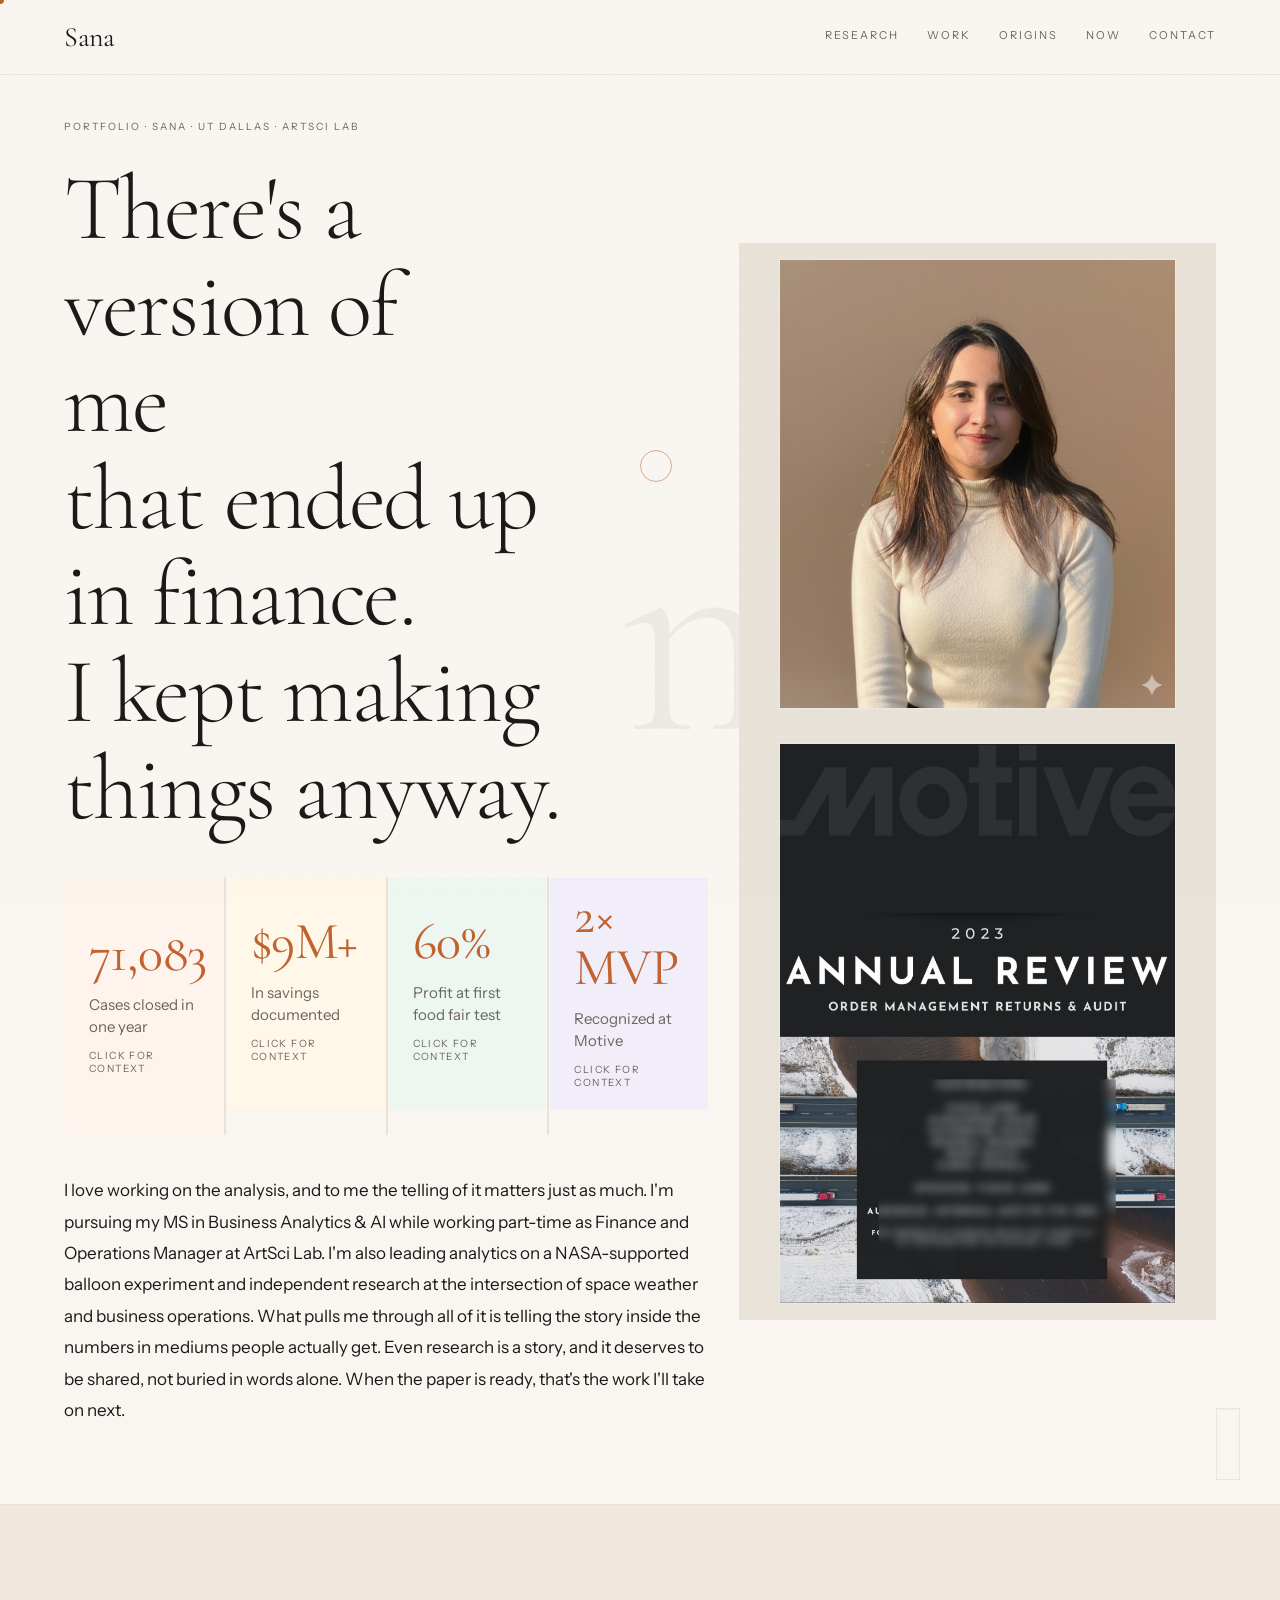
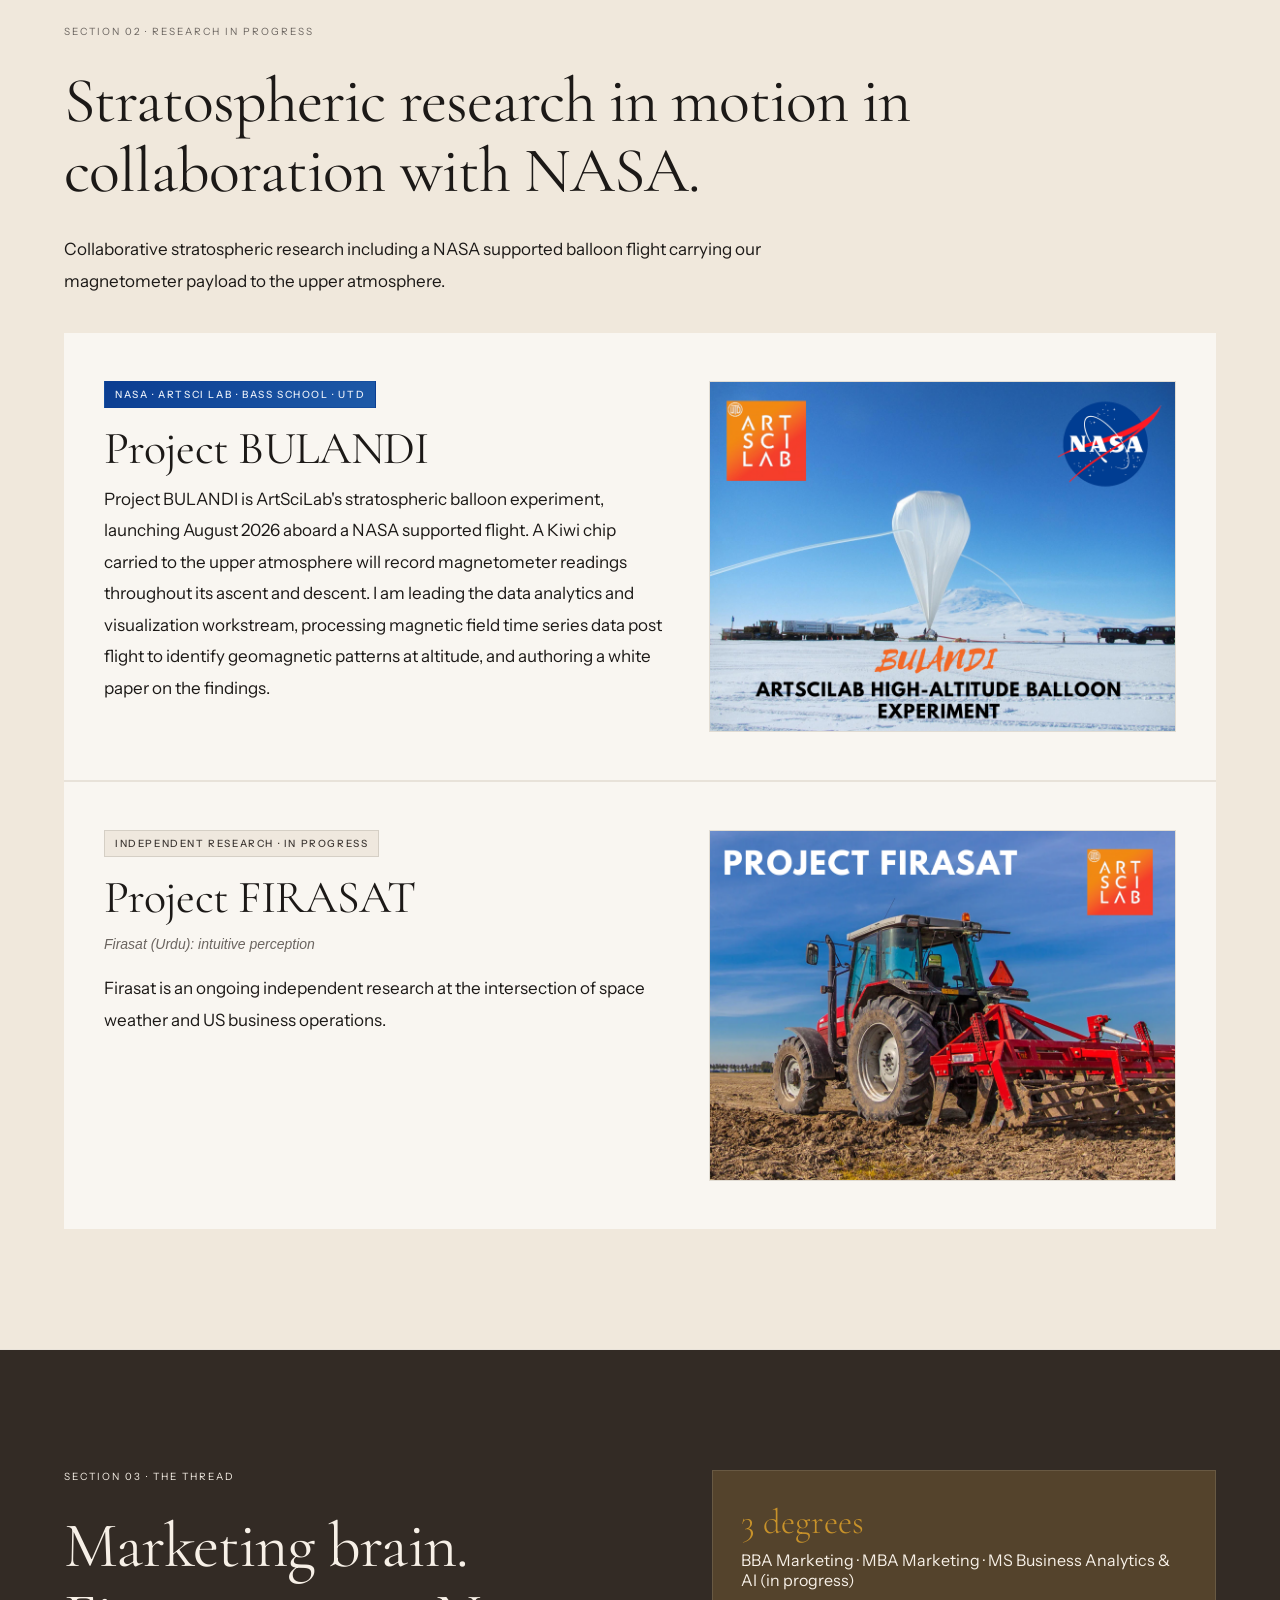
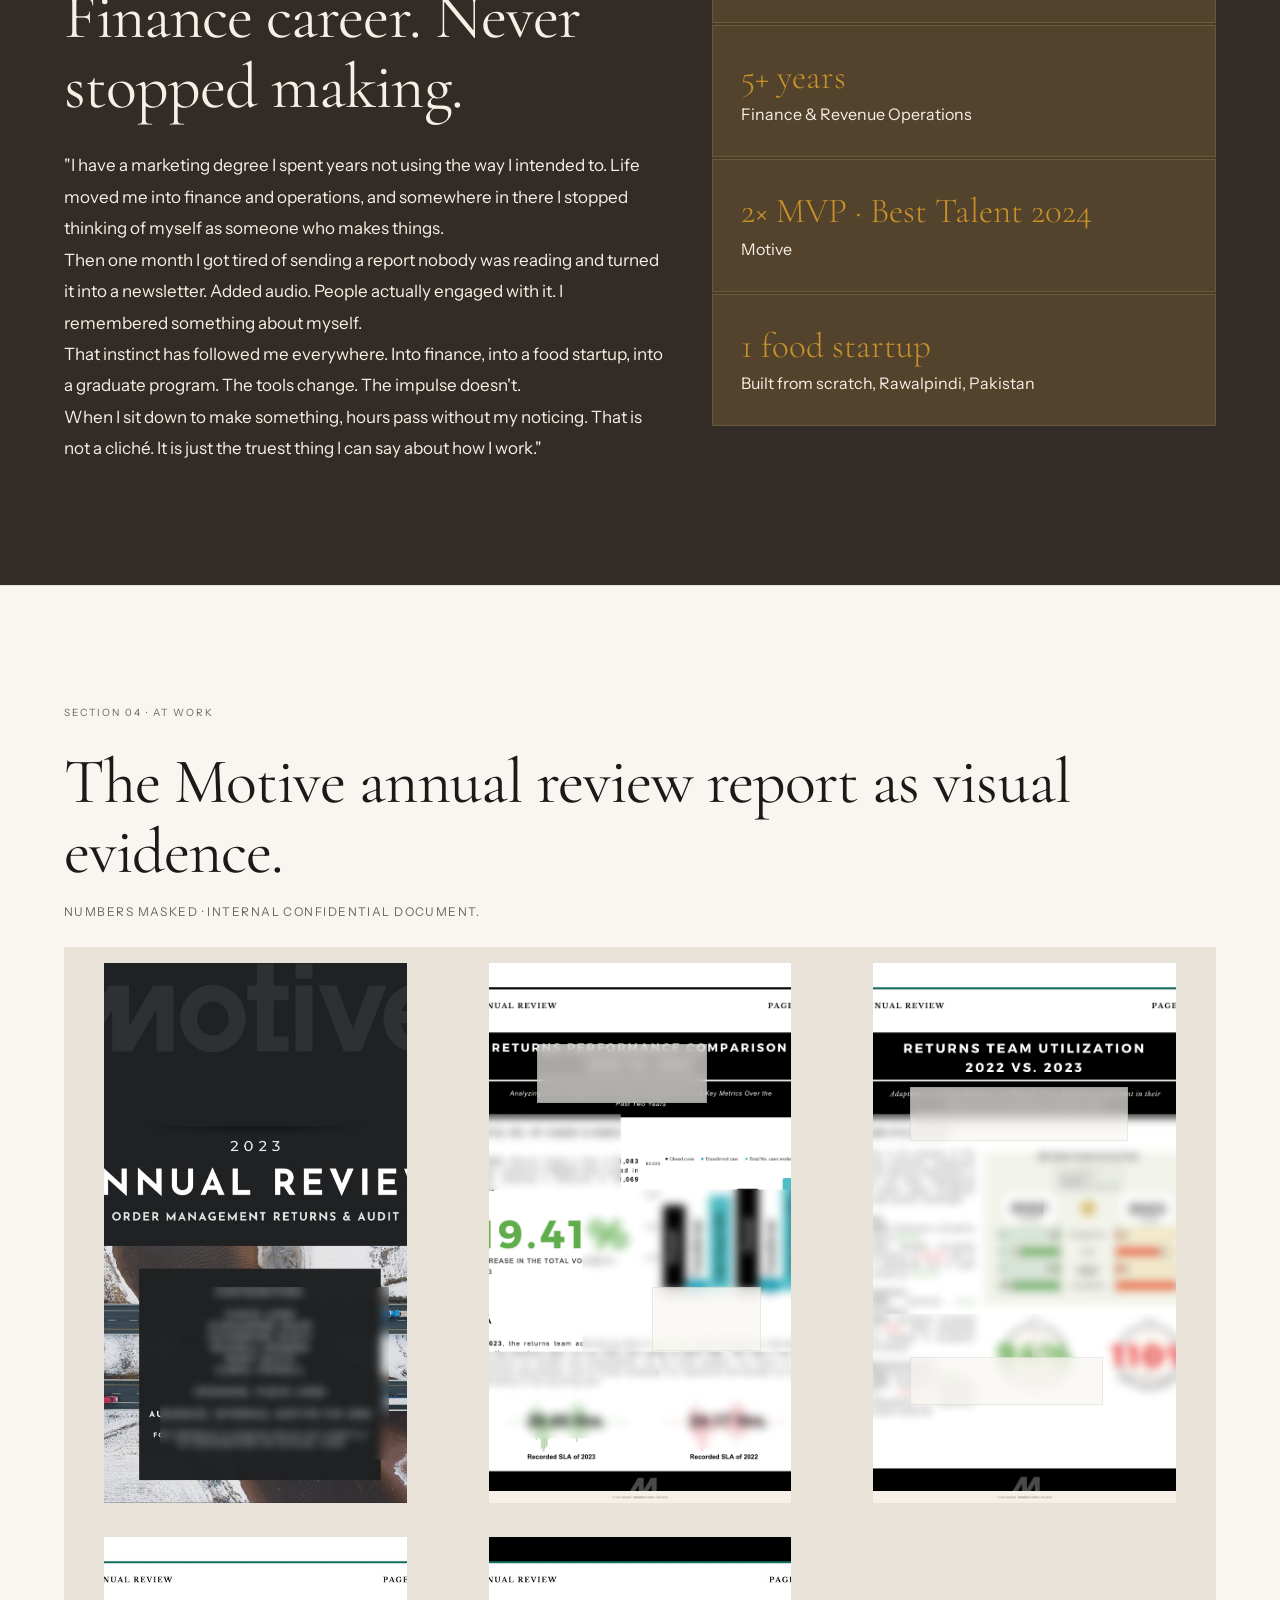
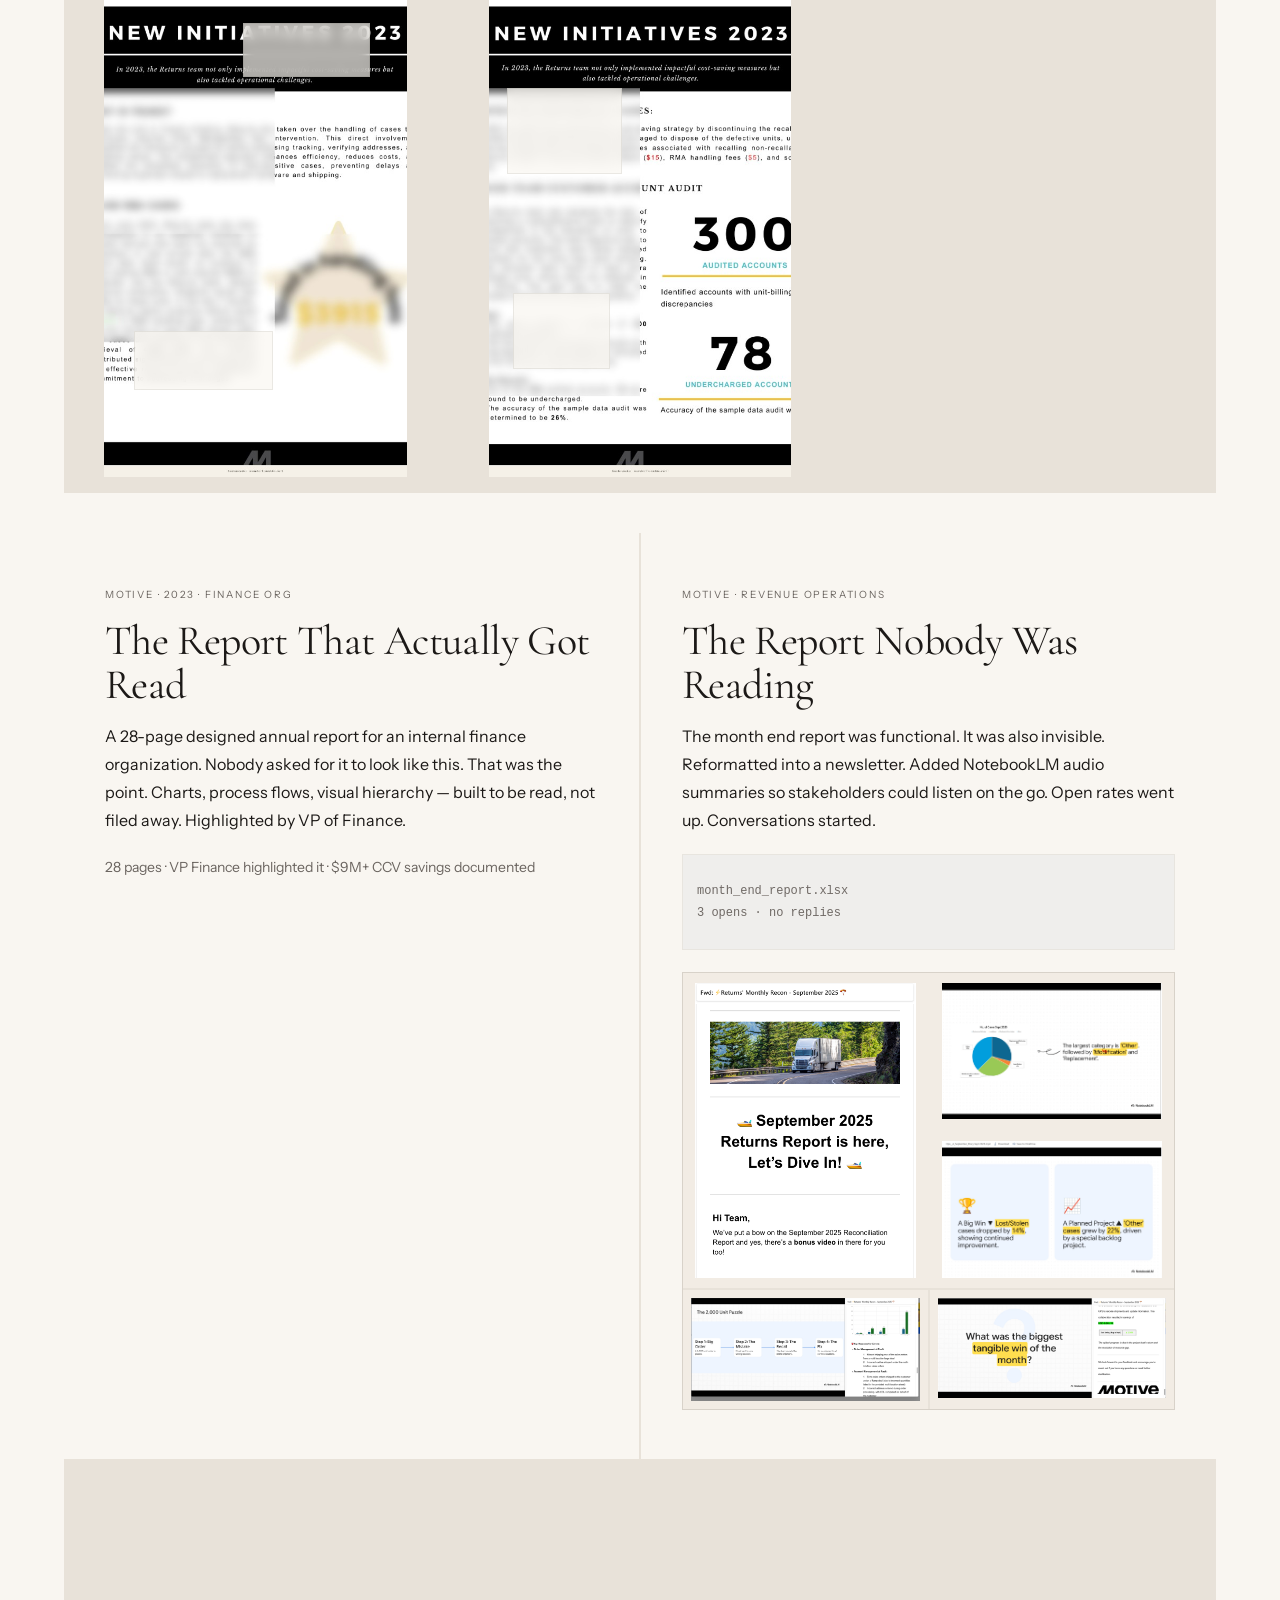
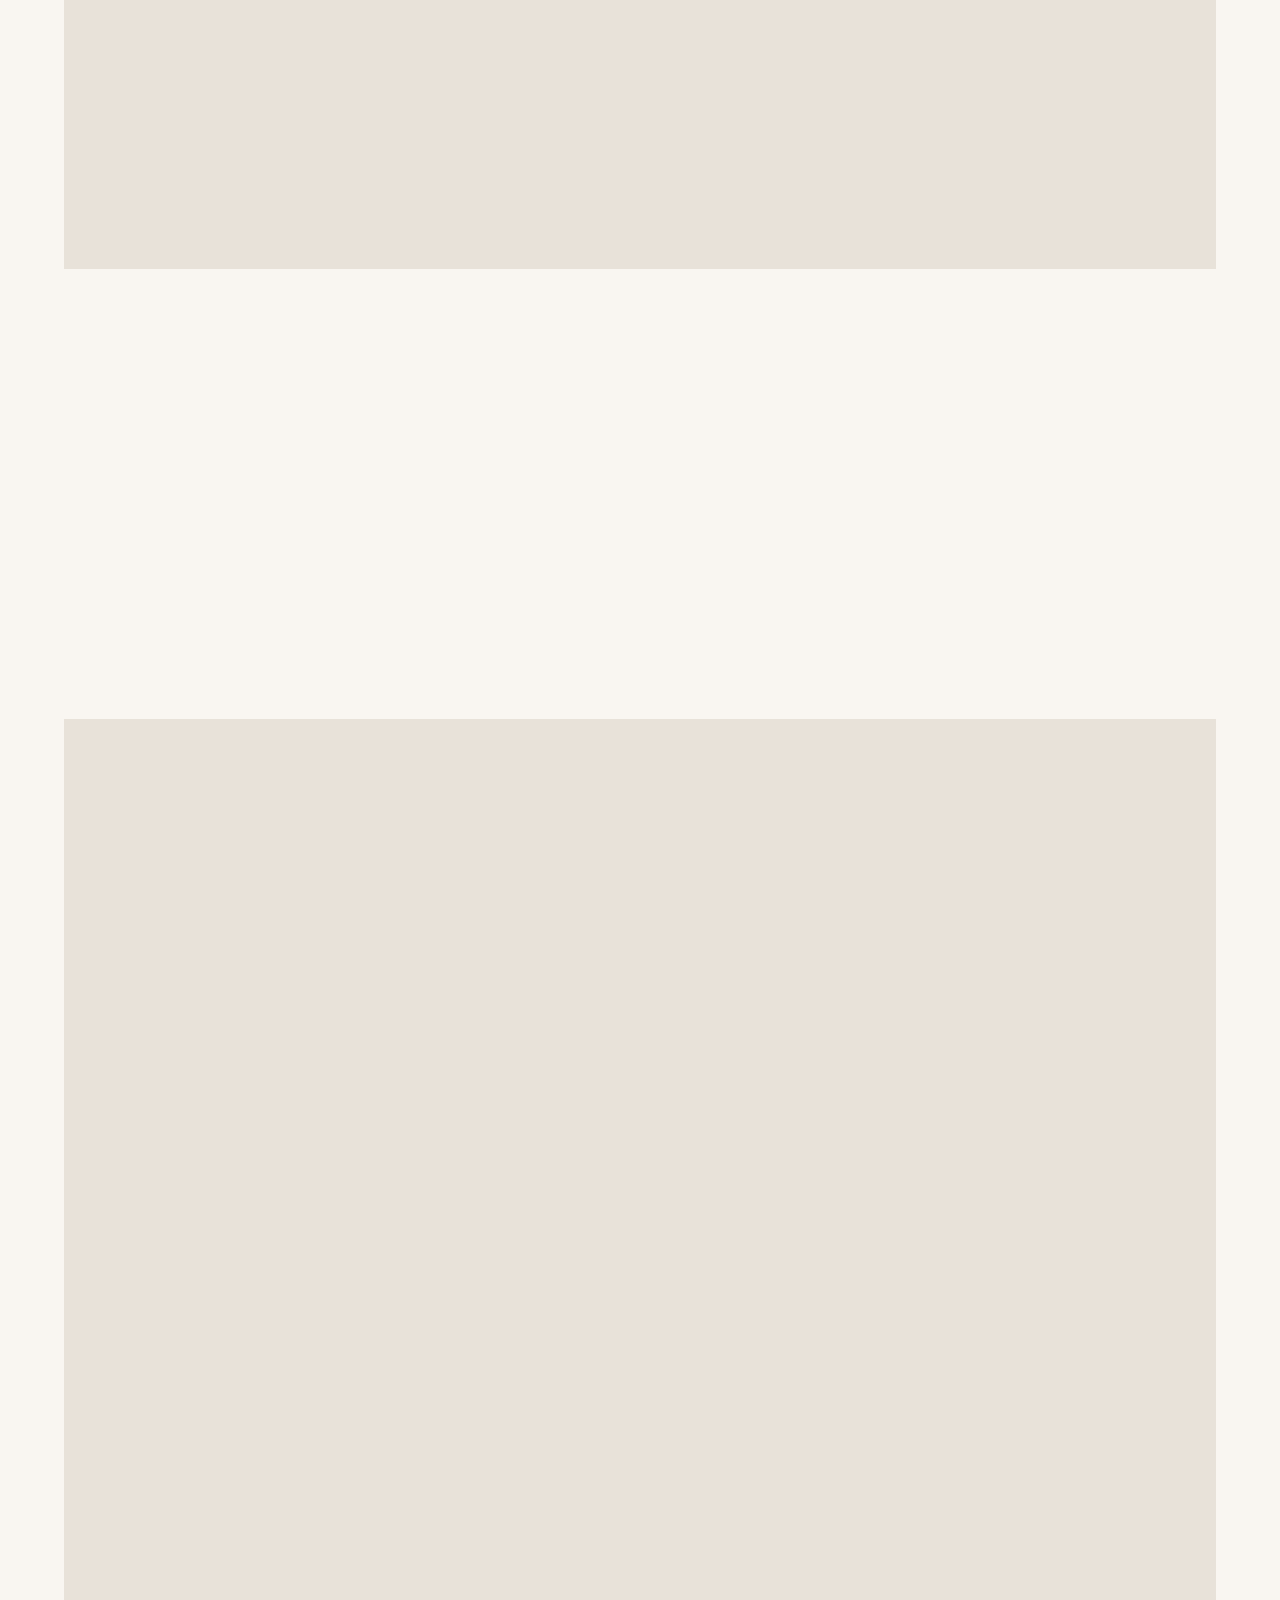
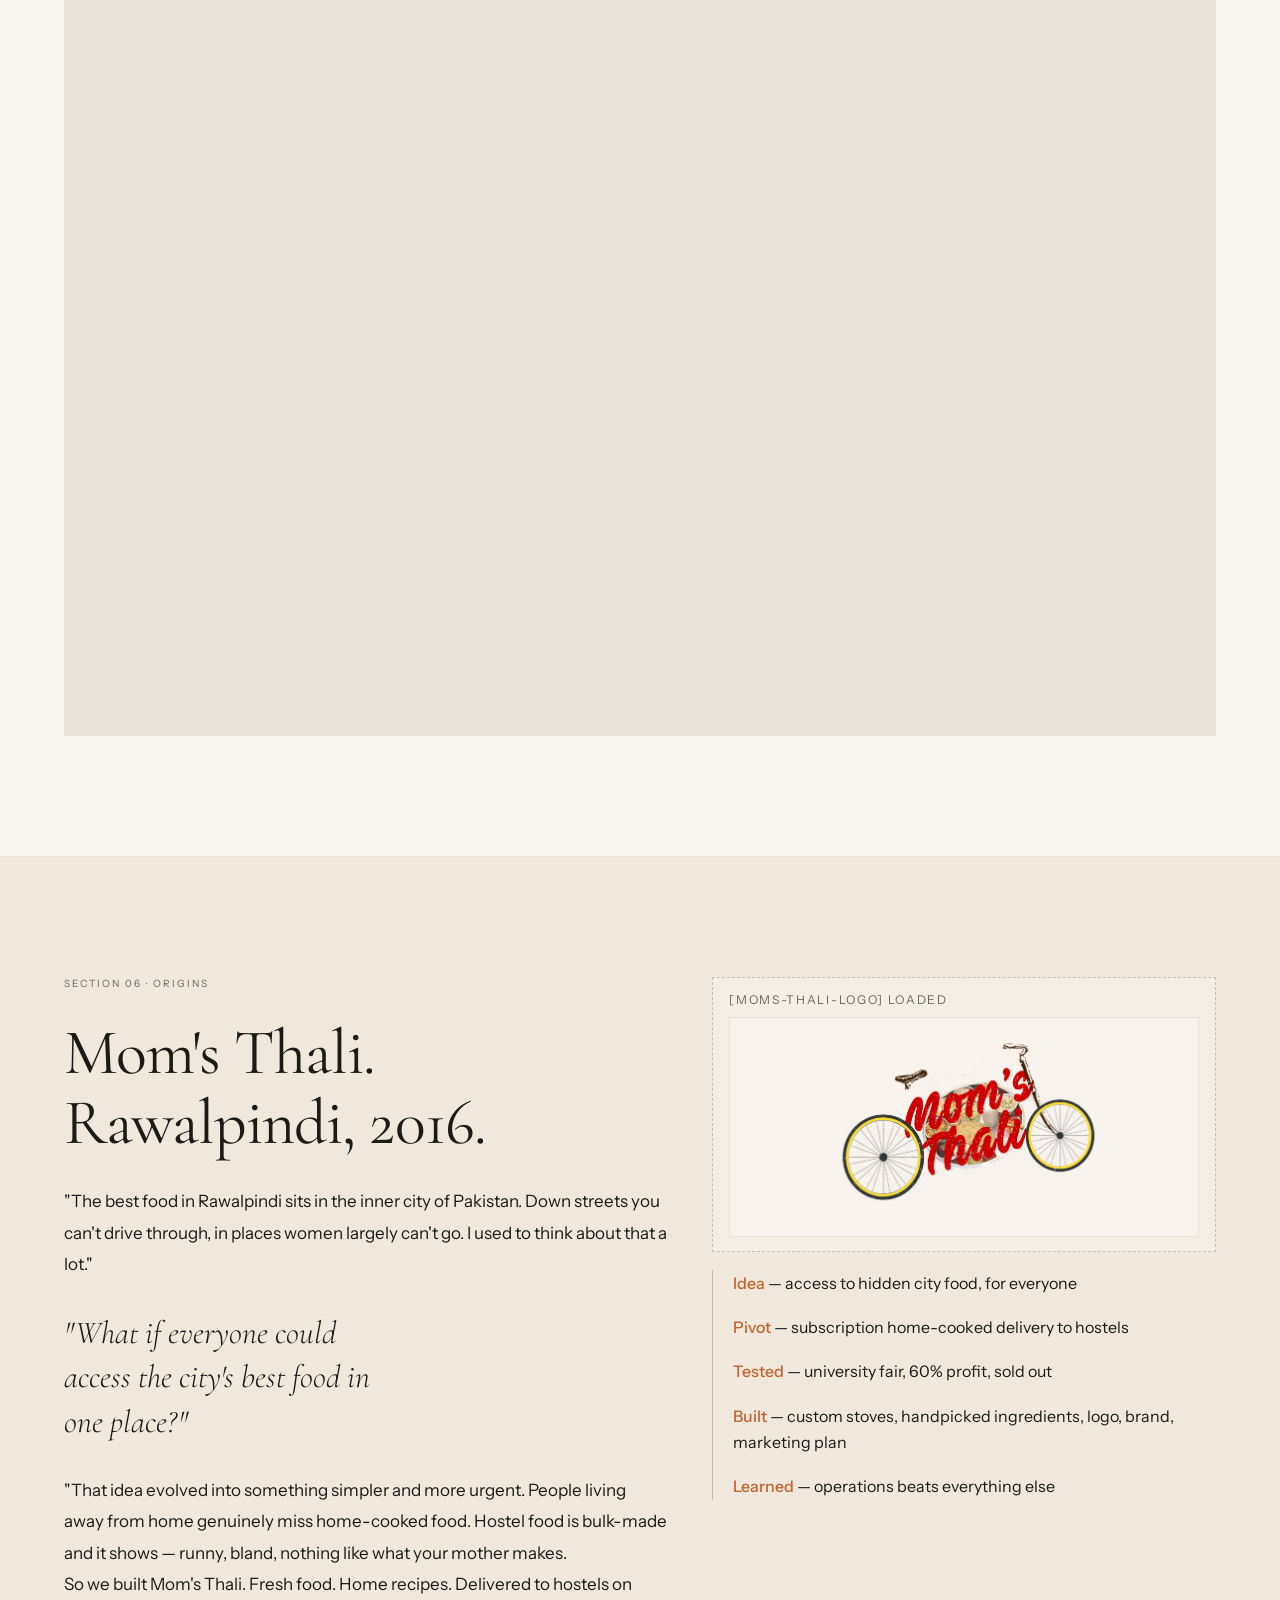
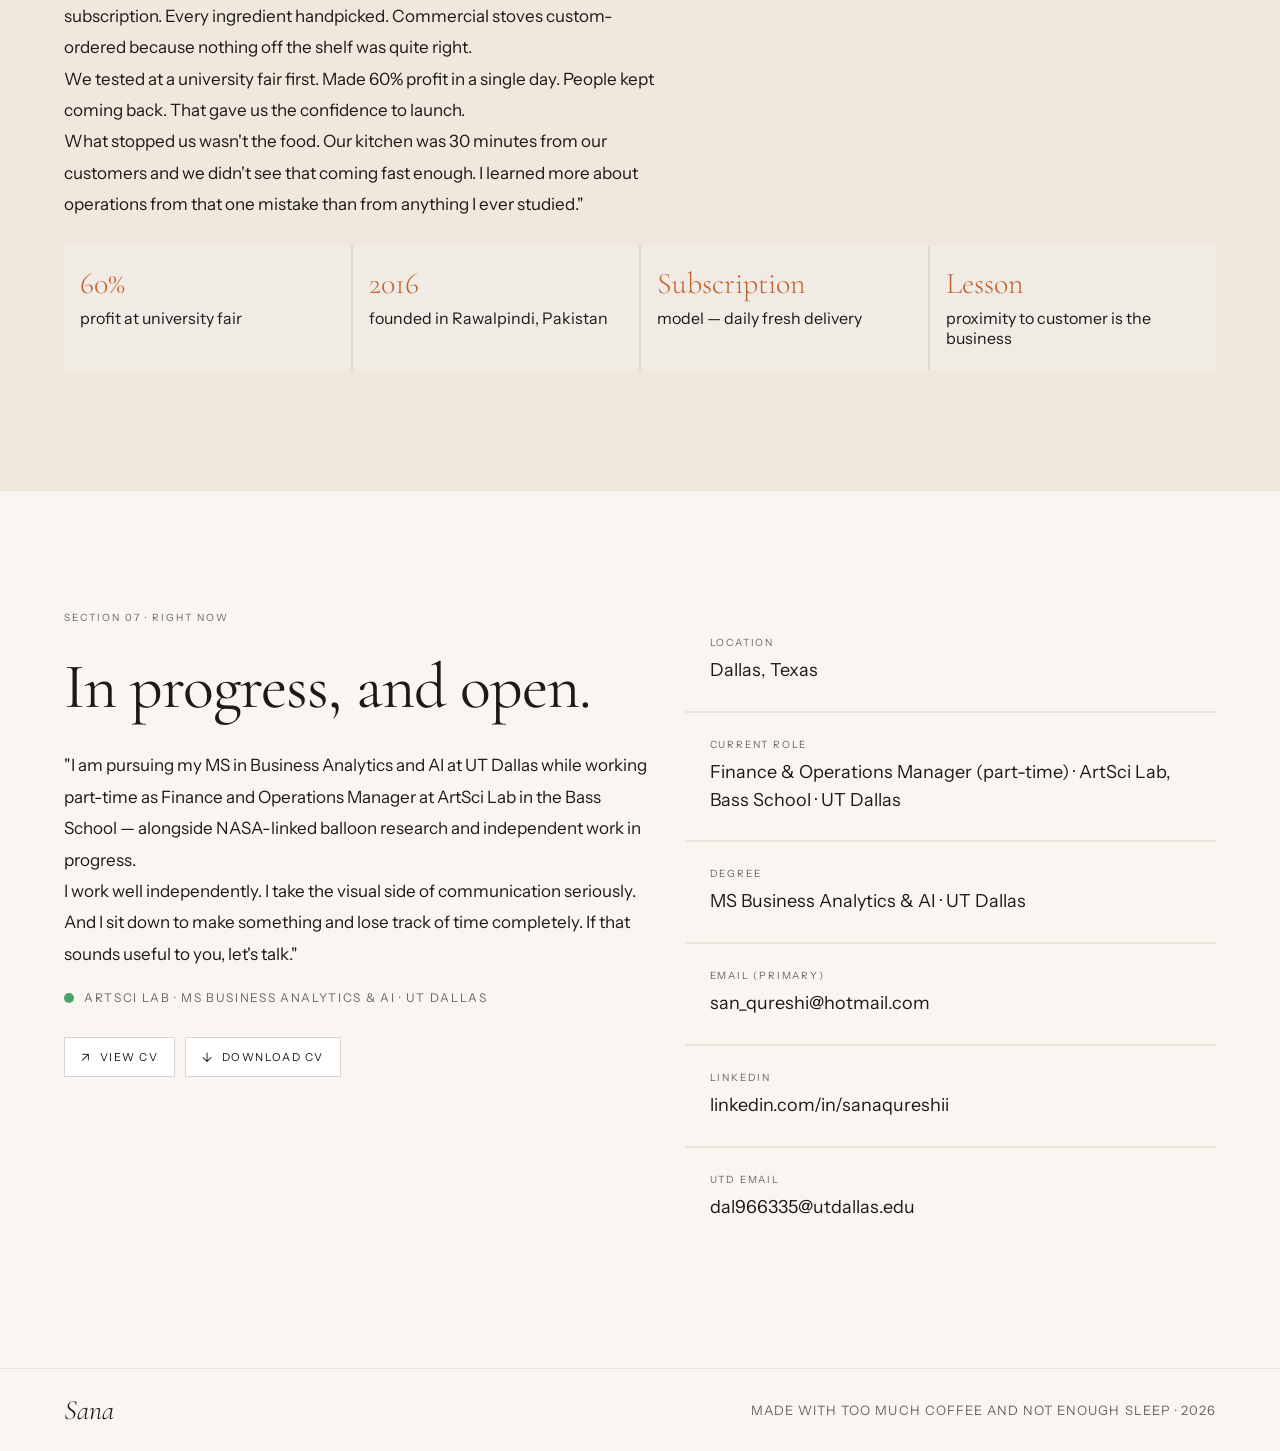
==== commit 93d1ca01: "Update live portfolio with research section and current role. Add NASA and FIRASAT research projects" ====
--- a/index.html
+++ b/index.html
@@ -17,6 +17,7 @@
     <div class="site-nav-inner">
       <a class="nav-name" href="#top">Sana</a>
       <div class="nav-links">
+        <a href="#research">Research</a>
         <a href="#work">Work</a>
         <a href="#origins">Origins</a>
         <a href="#now">Now</a>
@@ -30,7 +31,7 @@
       <div class="hero-bg-word" aria-hidden="true">make</div>
       <div class="container hero-inner">
         <div class="hero-main">
-          <p class="eyebrow reveal" id="hero-eyebrow">Portfolio · Sana · UT Dallas</p>
+          <p class="eyebrow reveal" id="hero-eyebrow">Portfolio · Sana · UT Dallas · ArtSci Lab</p>
           <h1 class="hero-title" aria-label="There's a version of me that ended up in finance. I kept making things anyway.">
             <span class="hero-line">There's a</span>
             <span class="hero-line">version of</span>
@@ -94,7 +95,7 @@
           </article>
           </div>
 
-          <p class="hero-copy" id="hero-copy">"There's a version of me that ended up in finance. Spreadsheets, revenue ops, SLA reports. And I was good at it. But I kept doing something I probably wasn't supposed to: making the reports look like something people would actually want to read. Adding audio. Turning numbers into a story. I don't think that's a quirk. I think that's just how I'm wired."</p>
+          <p class="hero-copy" id="hero-copy">I love working on the analysis, and to me the telling of it matters just as much. I'm pursuing my MS in Business Analytics &amp; AI while working part-time as Finance and Operations Manager at ArtSci Lab. I'm also leading analytics on a NASA-supported balloon experiment and independent research at the intersection of space weather and business operations. What pulls me through all of it is telling the story inside the numbers in mediums people actually get. Even research is a story, and it deserves to be shared, not buried in words alone. When the paper is ready, that's the work I'll take on next.</p>
         </div>
         <aside class="hero-media reveal" aria-label="Quick visual proof">
           <figure class="hero-media-card">
@@ -103,16 +104,53 @@
               <h3 class="hero-bio-title">Sana Qureshi</h3>
               <p class="hero-bio-copy">Finance and revenue operations by career. Marketing and design by instinct. I make complex work easier to see, understand, and act on.</p>
             </div>
-            <figcaption class="hero-media-label">LinkedIn portrait</figcaption>
           </figure>
           <figure class="hero-media-card">
             <img src="images/report-page1-cover.png" alt="Motive 2023 annual review cover page.">
-            <figcaption class="hero-media-label">Annual Review cover</figcaption>
           </figure>
         </aside>
       </div>
       <div class="scroll-indicator" aria-hidden="true" id="scroll-indicator">
         <div class="scan-line"></div>
+      </div>
+    </section>
+
+    <div class="divider"></div>
+
+    <section class="section research-section" id="research">
+      <div class="container">
+        <p class="eyebrow reveal">Section 02 · Research in Progress</p>
+        <h2 class="section-title reveal">Stratospheric research in motion in collaboration with NASA.</h2>
+        <p class="research-intro reveal">Collaborative stratospheric research including a NASA supported balloon flight carrying our magnetometer payload to the upper atmosphere.</p>
+
+        <div class="research-stack">
+          <article class="research-project reveal">
+            <div class="research-grid">
+              <div class="research-copy">
+                <span class="research-tag-nasa">NASA · ArtSci Lab · Bass School · UTD</span>
+                <h3 class="research-title">Project BULANDI</h3>
+                <p class="body-copy">Project BULANDI is ArtSciLab's stratospheric balloon experiment, launching August 2026 aboard a NASA supported flight. A Kiwi chip carried to the upper atmosphere will record magnetometer readings throughout its ascent and descent. I am leading the data analytics and visualization workstream, processing magnetic field time series data post flight to identify geomagnetic patterns at altitude, and authoring a white paper on the findings.</p>
+              </div>
+              <figure class="research-poster">
+                <img src="images/BULANDIposter.png" alt="Project BULANDI research poster.">
+              </figure>
+            </div>
+          </article>
+
+          <article class="research-project reveal">
+            <div class="research-grid">
+              <div class="research-copy">
+                <span class="research-tag-quiet">Independent research · In progress</span>
+                <h3 class="research-title">Project FIRASAT</h3>
+                <p class="research-subtitle">Firasat (Urdu): intuitive perception</p>
+                <p class="body-copy">Firasat is an ongoing independent research at the intersection of space weather and US business operations.</p>
+              </div>
+              <figure class="research-poster">
+                <img src="images/PROJECTFIRASATPoster.png" alt="Project FIRASAT research poster.">
+              </figure>
+            </div>
+          </article>
+        </div>
       </div>
     </section>
 
@@ -121,6 +159,7 @@
     <section class="section dark" id="thread">
       <div class="container thread-grid">
         <div>
+          <p class="eyebrow reveal">Section 03 · The Thread</p>
           <h2 class="section-title reveal">Marketing brain. Finance career. Never stopped making.</h2>
           <p class="body-copy reveal">"I have a marketing degree I spent years not using the way I intended to. Life moved me into finance and operations, and somewhere in there I stopped thinking of myself as someone who makes things.</p>
           <p class="body-copy reveal">Then one month I got tired of sending a report nobody was reading and turned it into a newsletter. Added audio. People actually engaged with it. I remembered something about myself.</p>
@@ -152,7 +191,7 @@
 
     <section class="section work-section" id="work">
       <div class="container">
-        <p class="eyebrow reveal">Section 02 · At Work</p>
+        <p class="eyebrow reveal">Section 04 · At Work</p>
         <h2 class="section-title reveal">The Motive annual review report as visual evidence.</h2>
         <p class="masked-note reveal">Numbers masked · Internal confidential document.</p>
 
@@ -160,7 +199,6 @@
           <!-- [REPORT-SCREENSHOT-COVER] — Cover page (Page 1) -->
           <figure class="report-figure reveal" role="img" aria-label="Motive annual review cover page.">
             <img src="images/report-page1-cover.png" alt="Motive annual review cover page." style="width:100%;height:100%;object-fit:cover;">
-            <figcaption class="report-label">Cover · Page 1</figcaption>
           </figure>
 
           <!-- [REPORT-SCREENSHOT-1] — Interior page (Page 3) -->
@@ -168,7 +206,6 @@
             <img src="images/report-screenshot-1.jpg" alt="Motive annual review page 3 with masked numerical regions." style="width:100%;height:100%;object-fit:cover;">
             <div class="blur-overlay" style="left:16%;top:15%;width:56%;height:11%;"></div>
             <div class="blur-overlay" style="right:10%;bottom:28%;width:36%;height:12%;"></div>
-            <figcaption class="report-label">Page 3</figcaption>
           </figure>
 
           <!-- [REPORT-SCREENSHOT-2] — Interior page (Page 6) -->
@@ -176,7 +213,6 @@
             <img src="images/report-screenshot-2.jpg" alt="Motive annual review page 6 with masked numerical regions." style="width:100%;height:100%;object-fit:cover;">
             <div class="blur-overlay" style="left:12%;top:23%;width:72%;height:10%;"></div>
             <div class="blur-overlay" style="left:12%;bottom:18%;width:64%;height:9%;"></div>
-            <figcaption class="report-label">Page 6</figcaption>
           </figure>
 
           <!-- [REPORT-SCREENSHOT-3] — Cost analysis page (Page 8) -->
@@ -184,7 +220,6 @@
             <img src="images/report-page8.png" alt="Motive annual review page 8 cost analysis with masked regions." style="width:100%;height:100%;object-fit:cover;">
             <div class="blur-overlay" style="right:12%;top:16%;width:42%;height:10%;"></div>
             <div class="blur-overlay" style="left:10%;bottom:16%;width:46%;height:11%;"></div>
-            <figcaption class="report-label">Page 8</figcaption>
           </figure>
 
           <!-- [REPORT-SCREENSHOT-4] — Tiger Team page (Page 10) -->
@@ -192,7 +227,6 @@
             <img src="images/report-page10.png" alt="Motive annual review page 10 tiger team section with masked regions." style="width:100%;height:100%;object-fit:cover;">
             <div class="blur-overlay" style="left:6%;top:28%;width:38%;height:16%;"></div>
             <div class="blur-overlay" style="left:8%;bottom:20%;width:32%;height:14%;"></div>
-            <figcaption class="report-label">Page 10</figcaption>
           </figure>
         </div>
 
@@ -260,7 +294,7 @@
 
     <section class="section" id="classroom">
       <div class="container">
-        <p class="eyebrow reveal">Section 03 · In the Classroom</p>
+        <p class="eyebrow reveal">Section 05 · In the Classroom</p>
         <h2 class="section-title reveal">Projects where technical work still had to be worth looking at.</h2>
         <div class="classroom-grid">
           <article class="class-card reveal">
@@ -326,7 +360,7 @@
     <section class="section origins" id="origins">
       <div class="container origins-grid">
         <div>
-          <p class="eyebrow reveal">Section 04 · Origins</p>
+          <p class="eyebrow reveal">Section 06 · Origins</p>
           <h2 class="section-title reveal">Mom's Thali. Rawalpindi, 2016.</h2>
           <p class="body-copy reveal">"The best food in Rawalpindi sits in the inner city of Pakistan. Down streets you can't drive through, in places women largely can't go. I used to think about that a lot."</p>
           <blockquote class="pull-quote reveal">"What if everyone could access the city's best food in one place?"</blockquote>
@@ -364,11 +398,11 @@
     <section class="section contact" id="now">
       <div class="container contact-grid">
         <div class="reveal">
-          <p class="eyebrow">Section 05 · Right Now</p>
+          <p class="eyebrow">Section 07 · Right Now</p>
           <h2 class="section-title">In progress, and open.</h2>
-          <p class="body-copy">"I am currently pursuing my MS in Business Analytics and AI at UT Dallas and looking for on-campus and part-time opportunities where I can bring both sides of myself — the analytical and the creative.</p>
+          <p class="body-copy">"I am pursuing my MS in Business Analytics and AI at UT Dallas while working part-time as Finance and Operations Manager at ArtSci Lab in the Bass School — alongside NASA-linked balloon research and independent work in progress.</p>
           <p class="body-copy">I work well independently. I take the visual side of communication seriously. And I sit down to make something and lose track of time completely. If that sounds useful to you, let's talk."</p>
-          <p class="availability"><span class="avail-dot" aria-hidden="true"></span>Available for opportunities · Spring 2026</p>
+          <p class="availability"><span class="avail-dot" aria-hidden="true"></span>ArtSci Lab · MS Business Analytics &amp; AI · UT Dallas</p>
           <div class="cv-actions" aria-label="CV actions">
             <a class="cv-button" href="assets/SanaQureshiCV.pdf" target="_blank" rel="noopener noreferrer">
               <span class="cv-icon">↗</span><span>View CV</span>
@@ -385,6 +419,10 @@
             <p class="contact-value">Dallas, Texas</p>
           </article>
           <article class="contact-card">
+            <p class="contact-label">Current role</p>
+            <p class="contact-value">Finance &amp; Operations Manager (part-time) · ArtSci Lab, Bass School · UT Dallas</p>
+          </article>
+          <article class="contact-card">
             <p class="contact-label">Degree</p>
             <p class="contact-value">MS Business Analytics &amp; AI · UT Dallas</p>
           </article>
--- a/css/main.css
+++ b/css/main.css
@@ -469,6 +469,86 @@
     }
     .fact-label { margin: 0; color: rgba(247,240,231,0.86); }
 
+    .research-section {
+      background: var(--warm-section);
+      color: var(--ink);
+    }
+    .research-intro {
+      margin: 0 0 36px;
+      max-width: 72ch;
+      font-size: 17px;
+      line-height: 1.85;
+    }
+    .research-stack {
+      display: grid;
+      gap: 2px;
+      background: var(--stone);
+    }
+    .research-project {
+      background: var(--warm-white);
+      padding: 48px 40px;
+    }
+    .research-grid {
+      display: grid;
+      grid-template-columns: 1.2fr 1fr;
+      gap: 44px;
+      align-items: start;
+    }
+    .research-title {
+      margin: 0 0 10px;
+      font-family: "Cormorant Garamond", serif;
+      font-size: clamp(34px, 4vw, 46px);
+      line-height: 1.08;
+      letter-spacing: -0.015em;
+      font-weight: 400;
+    }
+    .research-subtitle {
+      margin: 0 0 18px;
+      font-size: 14px;
+      line-height: 1.6;
+      color: var(--muted);
+      font-style: italic;
+    }
+    .research-copy .body-copy {
+      margin: 0;
+    }
+    .research-tag-nasa {
+      display: inline-block;
+      margin-bottom: 16px;
+      padding: 6px 10px;
+      font-size: 10px;
+      letter-spacing: 0.16em;
+      text-transform: uppercase;
+      font-weight: 500;
+      color: #e8eef8;
+      background: linear-gradient(135deg, #0b3d91, #1e5aa8);
+      border: 1px solid rgba(11, 61, 145, 0.35);
+    }
+    .research-tag-quiet {
+      display: inline-block;
+      margin-bottom: 16px;
+      padding: 6px 10px;
+      font-size: 10px;
+      letter-spacing: 0.16em;
+      text-transform: uppercase;
+      font-weight: 500;
+      color: #3e3834;
+      background: #efe8de;
+      border: 1px solid rgba(28, 25, 23, 0.12);
+    }
+    .research-poster {
+      margin: 0;
+      border: 1px solid var(--border);
+      background: #f2ece4;
+      overflow: hidden;
+    }
+    .research-poster img {
+      width: 100%;
+      height: auto;
+      display: block;
+      object-fit: contain;
+    }
+
     .work-section {
       background: var(--warm-white);
     }
@@ -1147,7 +1227,7 @@
     @media (max-width: 1180px) {
       .impact-stats { grid-template-columns: repeat(2, minmax(0, 1fr)); }
       .hero-inner { grid-template-columns: 1fr; }
-      .thread-grid, .origins-grid, .contact-grid { grid-template-columns: 1fr; }
+      .thread-grid, .origins-grid, .contact-grid, .research-grid { grid-template-columns: 1fr; }
       .reports { grid-template-columns: repeat(2, minmax(0, 1fr)); }
       .classroom-grid { grid-template-columns: repeat(2, minmax(0, 1fr)); }
       .origin-stats { grid-template-columns: repeat(2, minmax(0, 1fr)); }
@@ -1156,7 +1236,7 @@
     @media (max-width: 720px) {
       .reports, .classroom-grid { grid-template-columns: 1fr; }
       .report-figure { min-height: 460px; }
-      .work-card, .class-card { padding: 32px 24px; }
+      .work-card, .class-card, .research-project { padding: 32px 24px; }
       .scroll-indicator { right: 16px; bottom: 16px; }
       .footer-inner {
         width: min(var(--container), calc(100% - 48px));
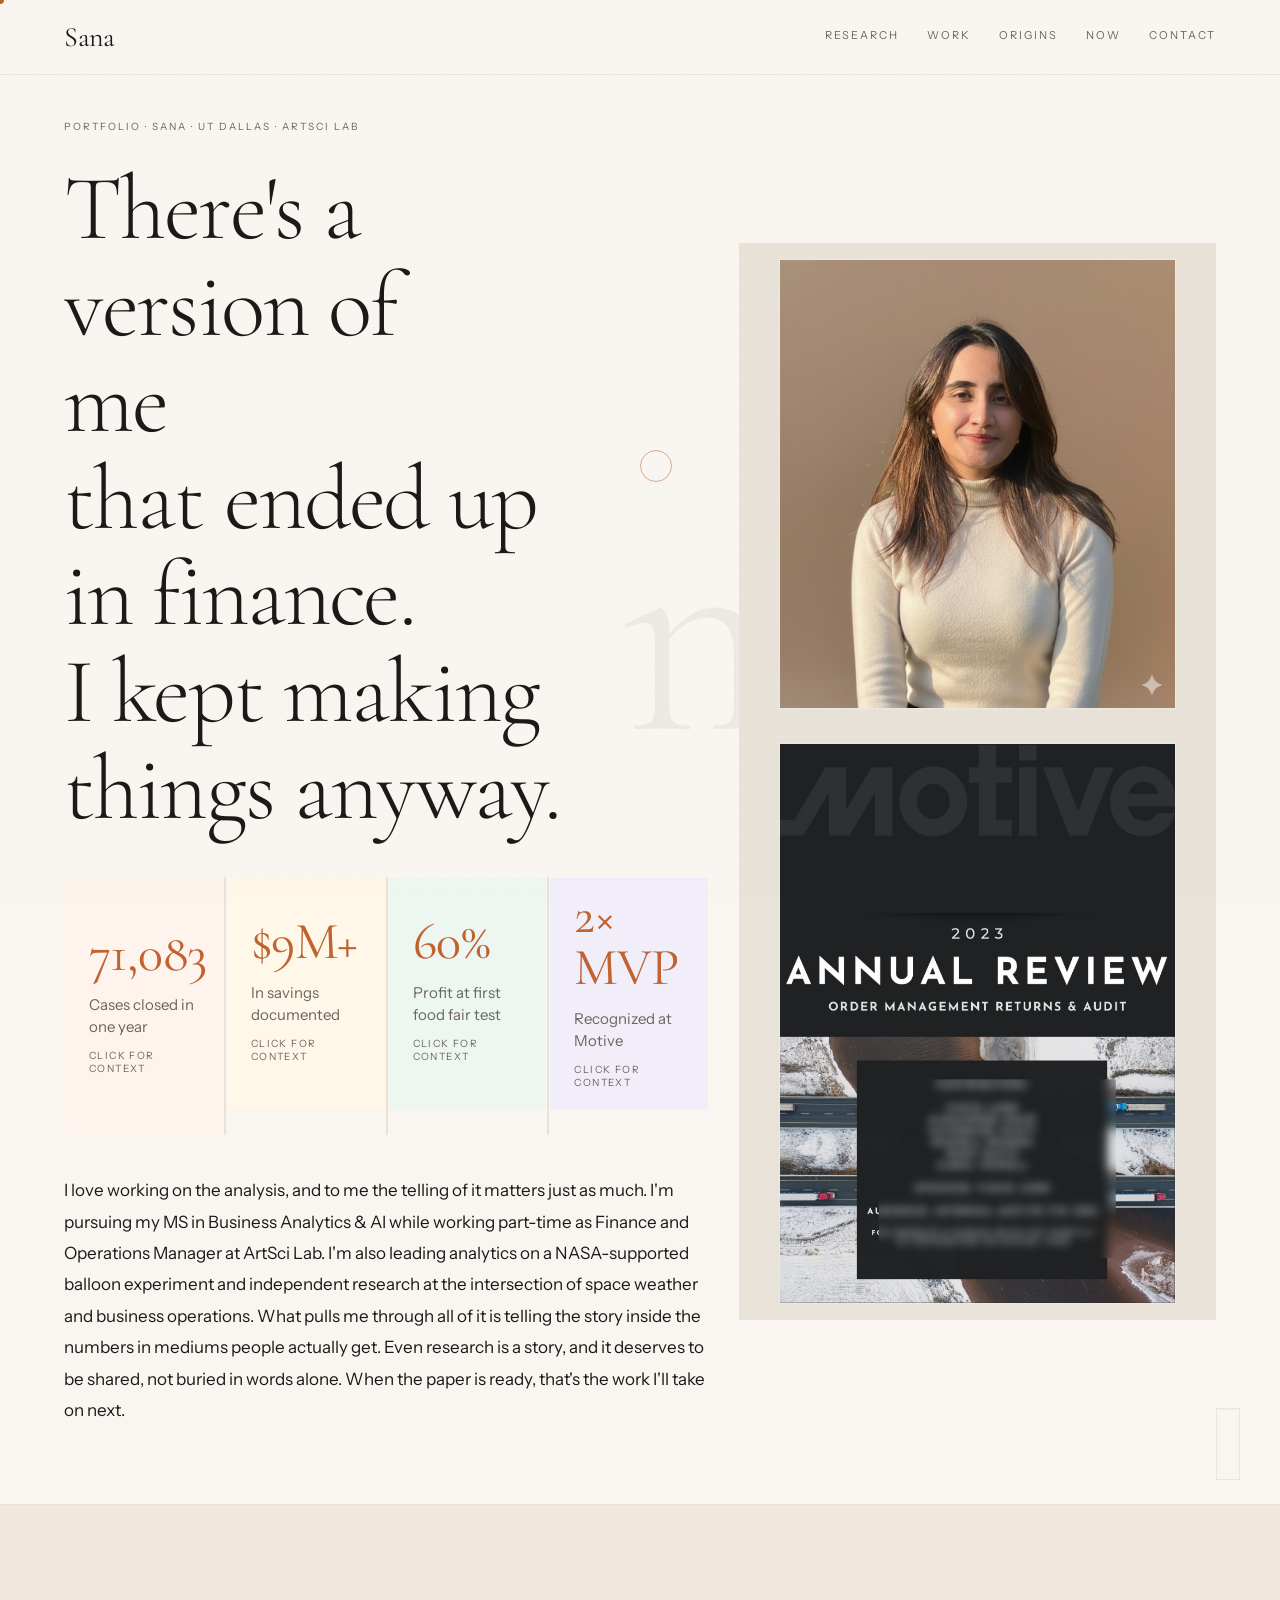
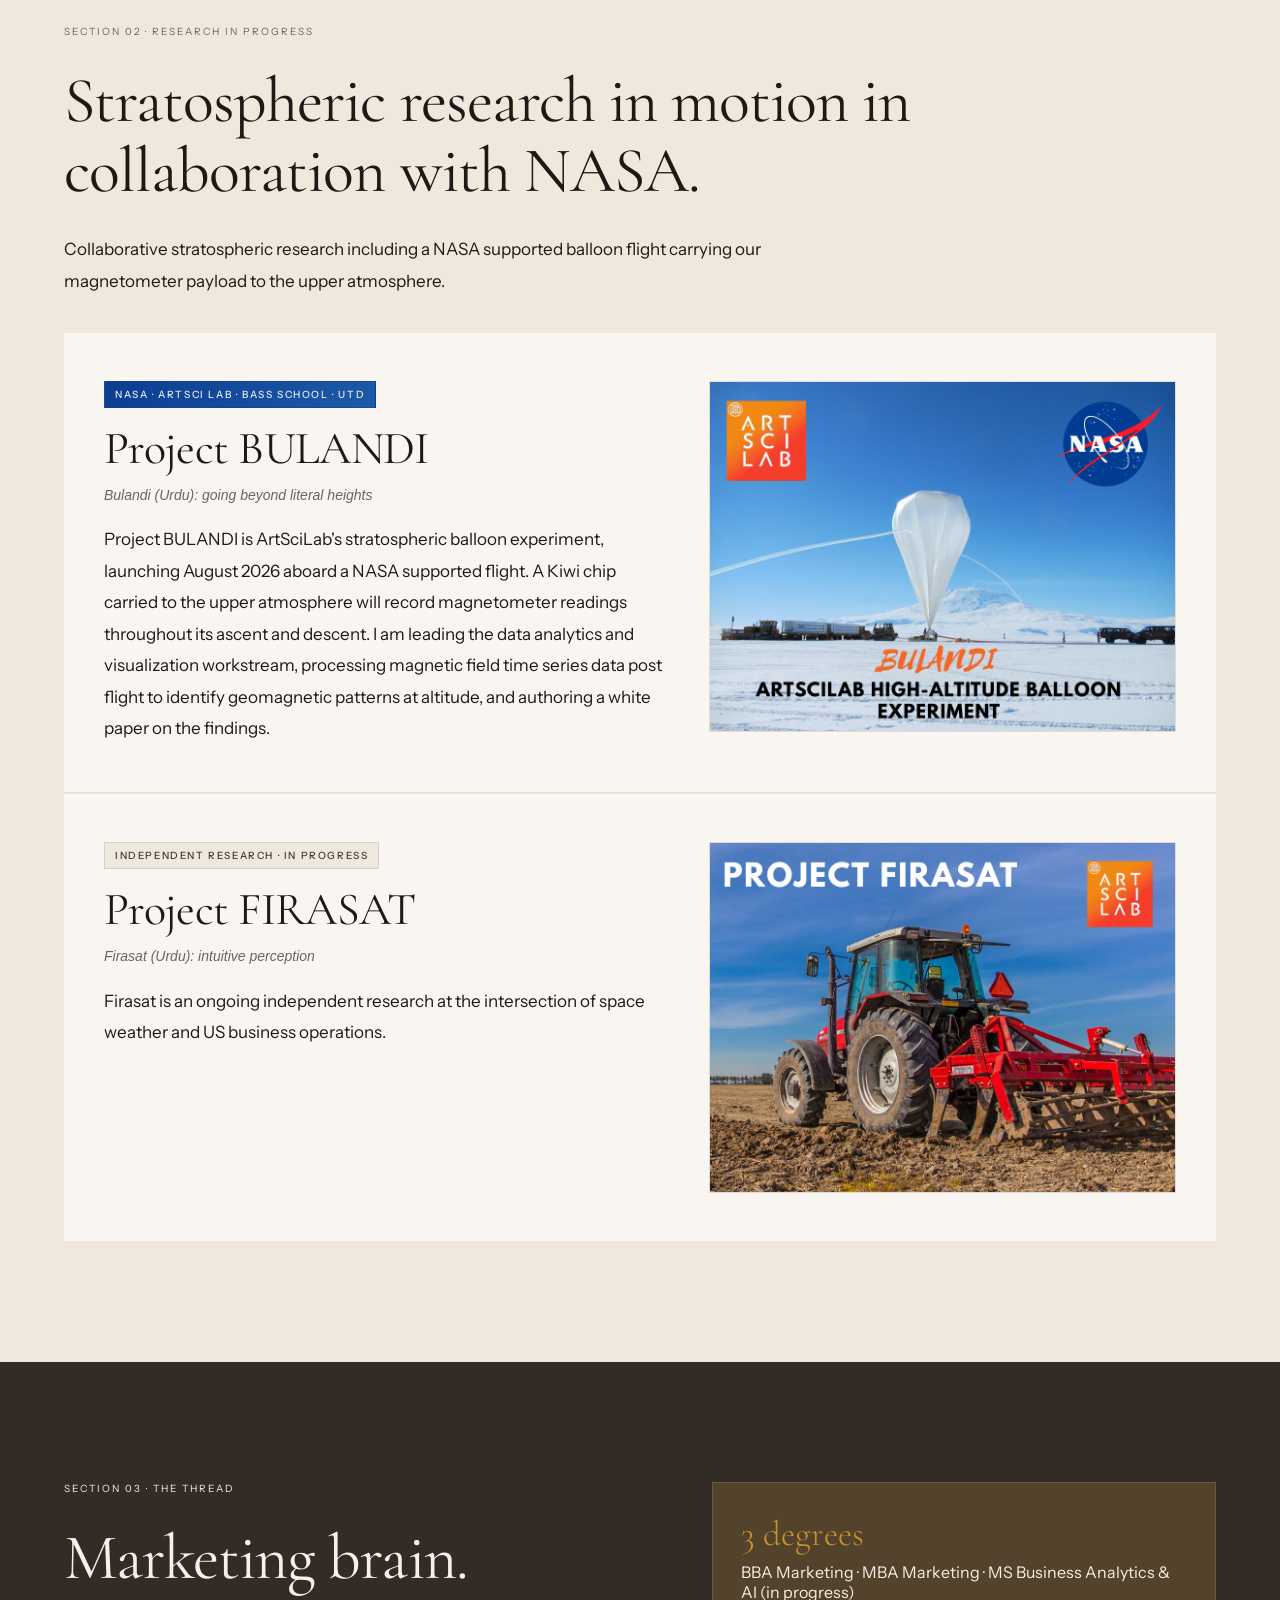
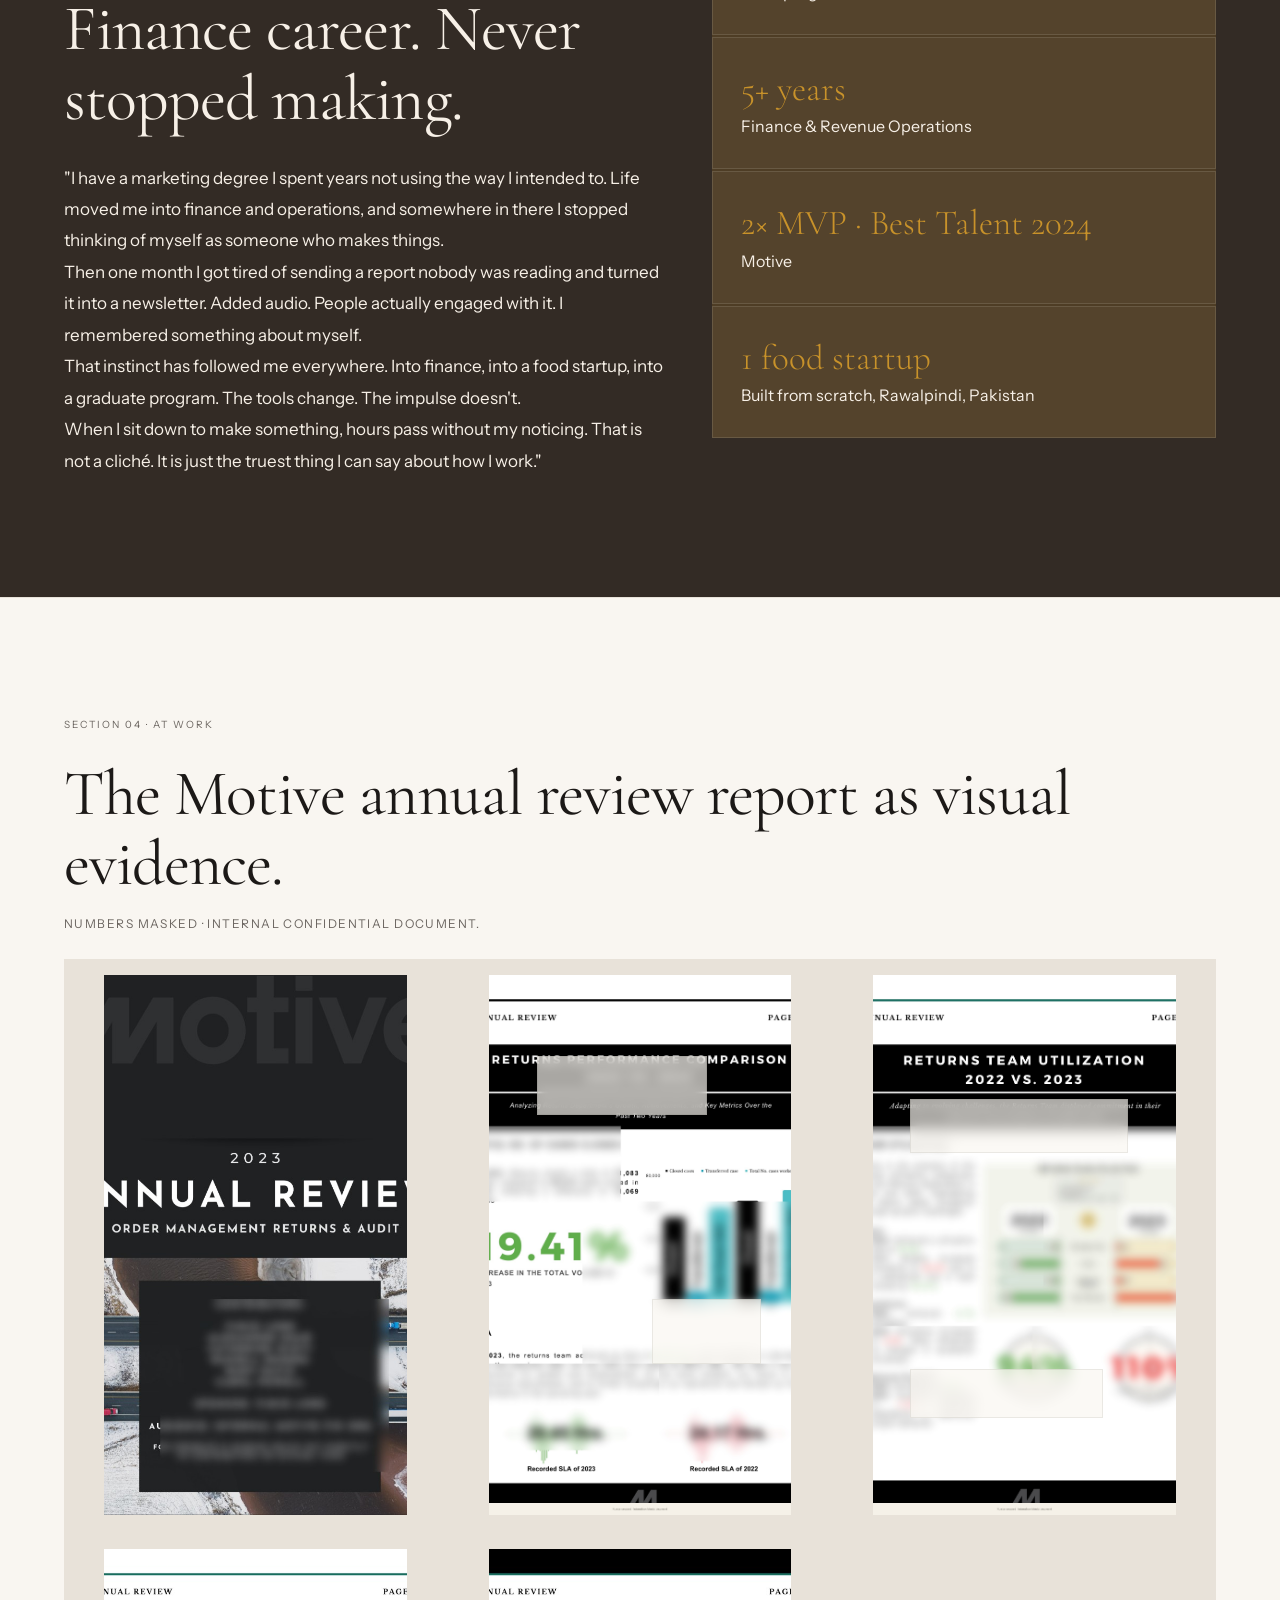
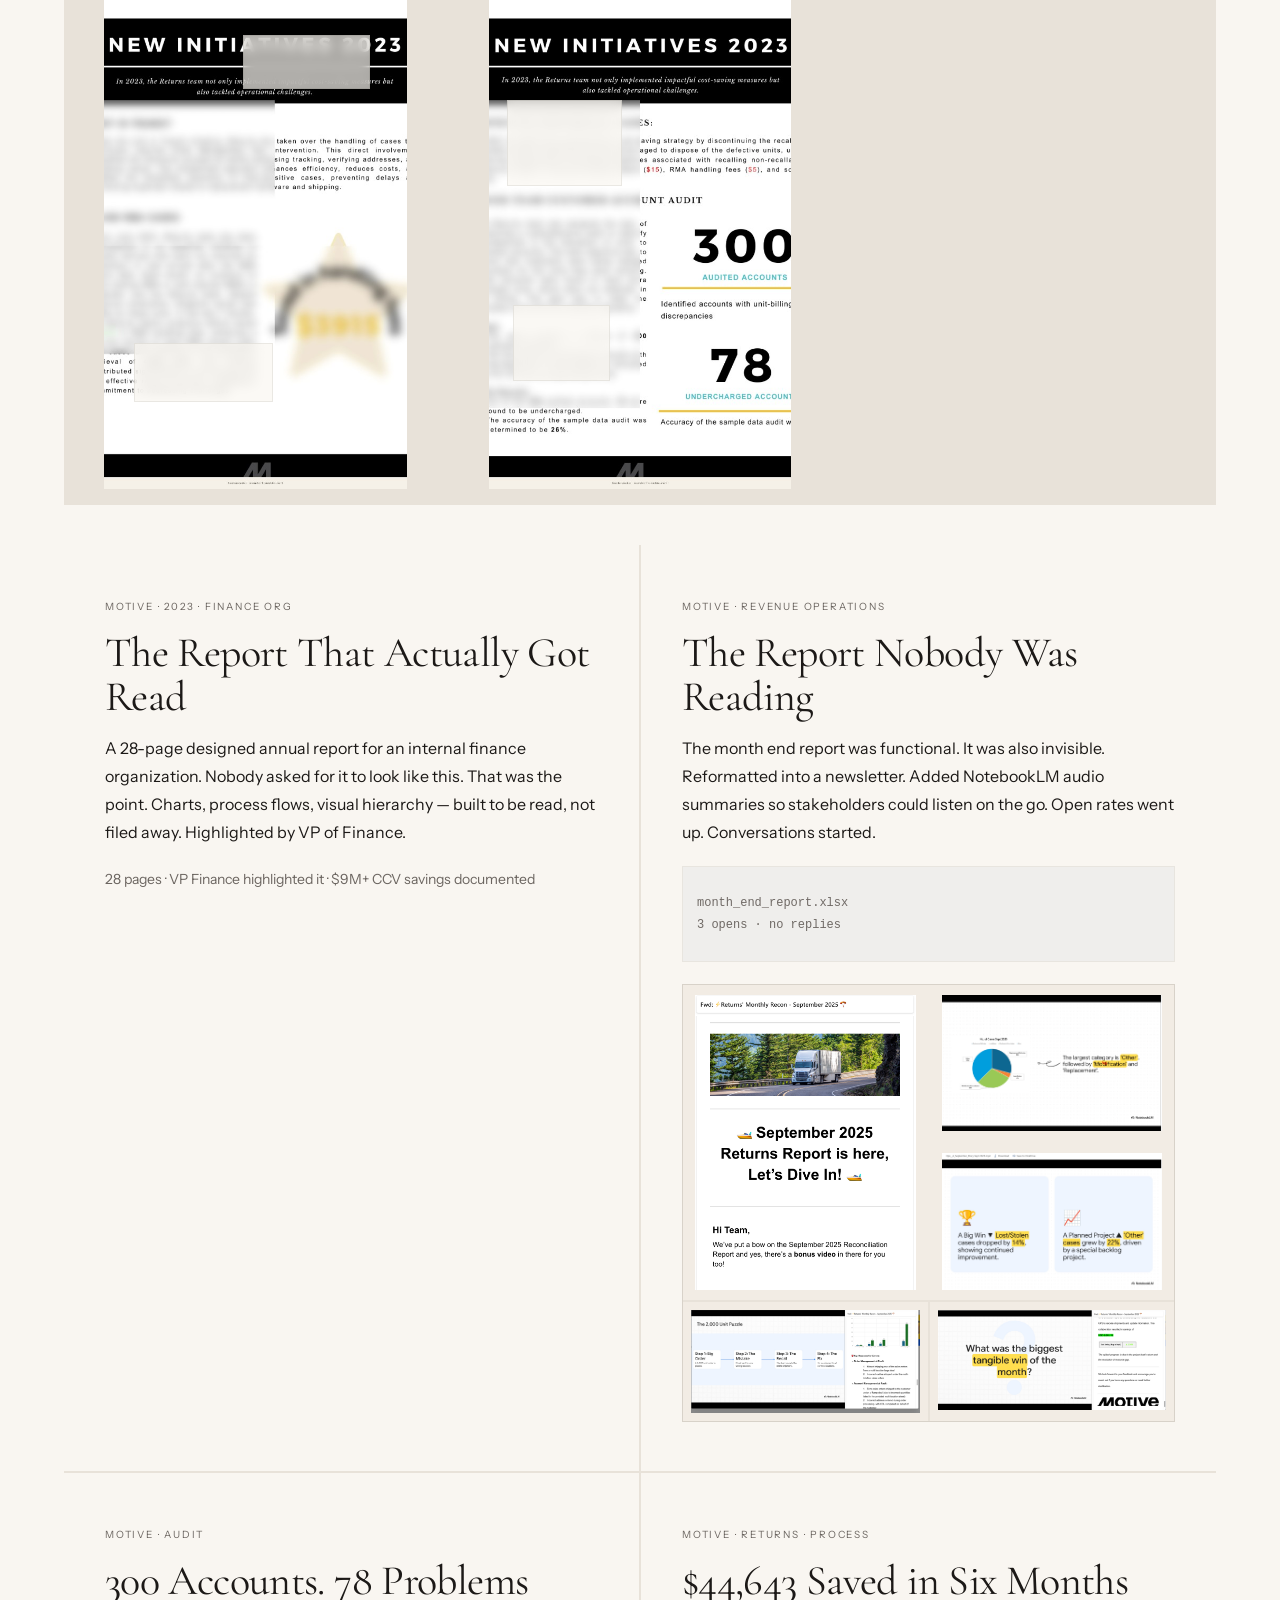
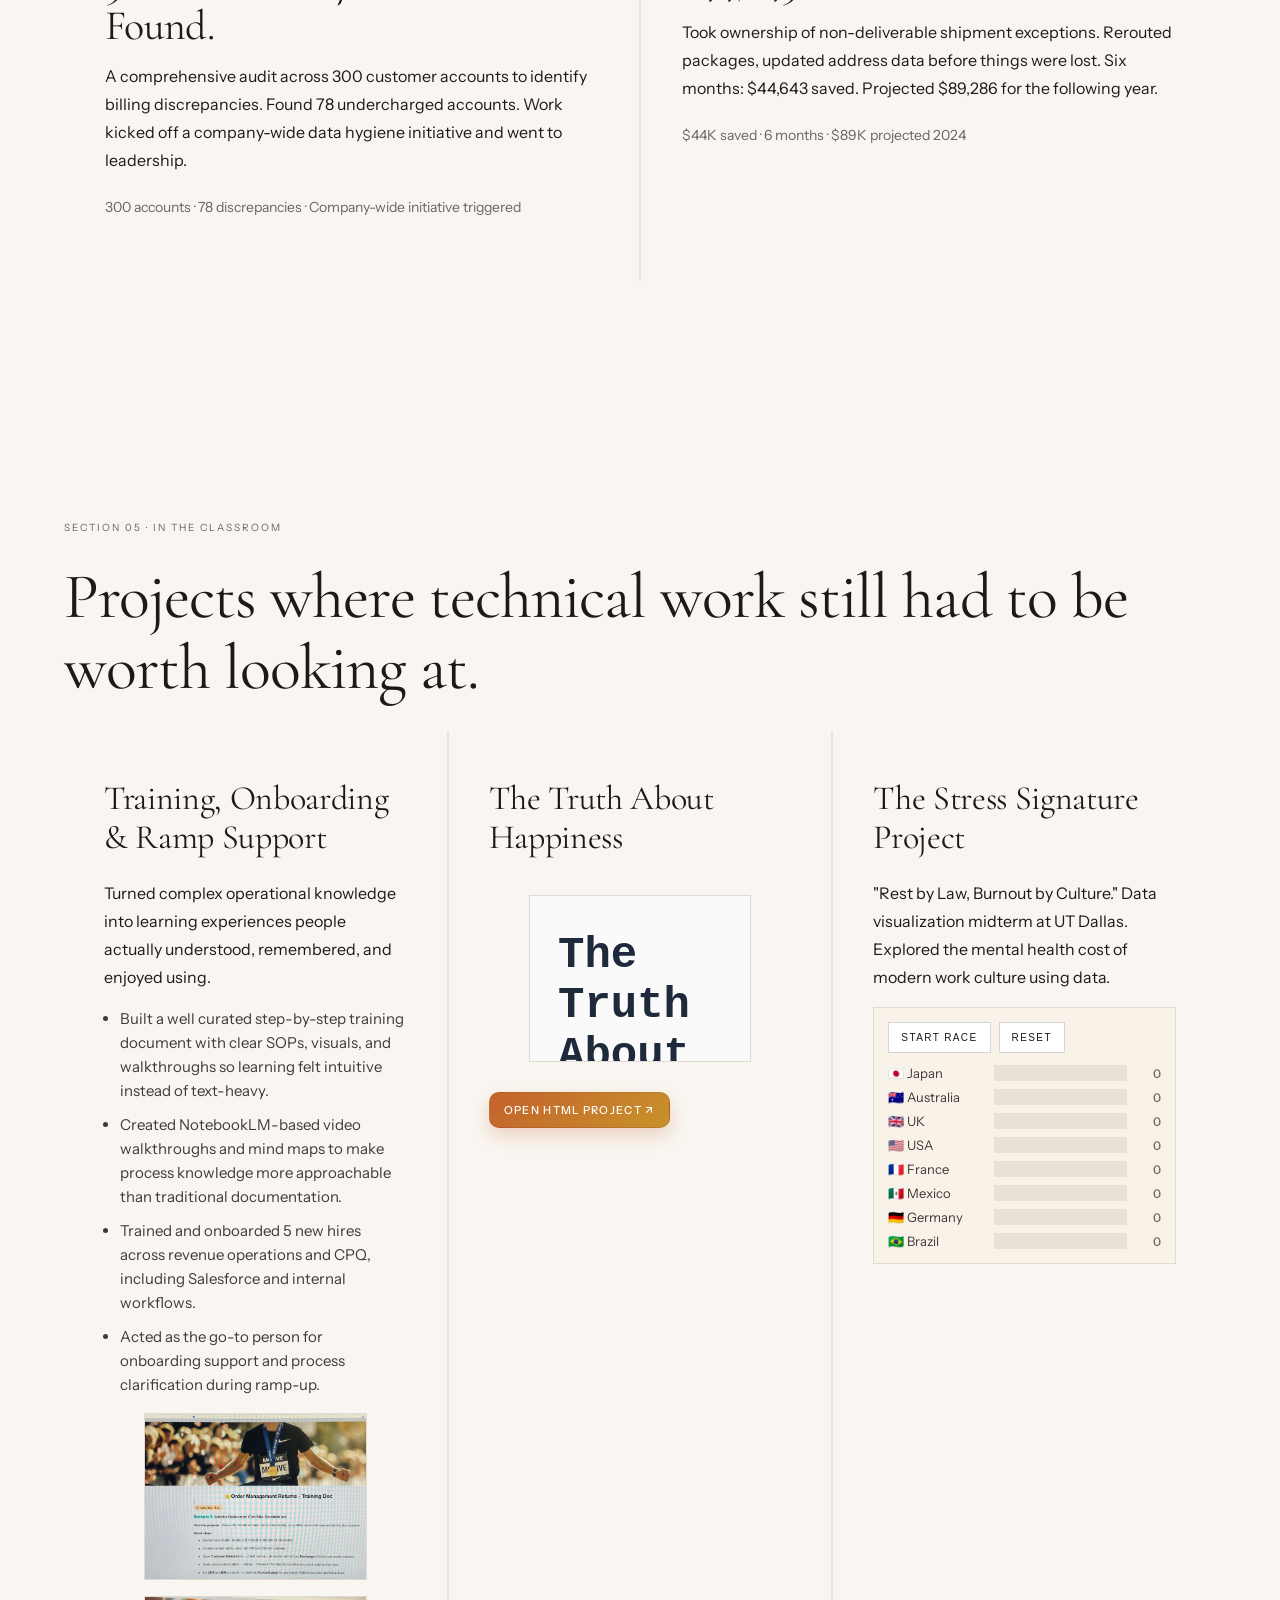
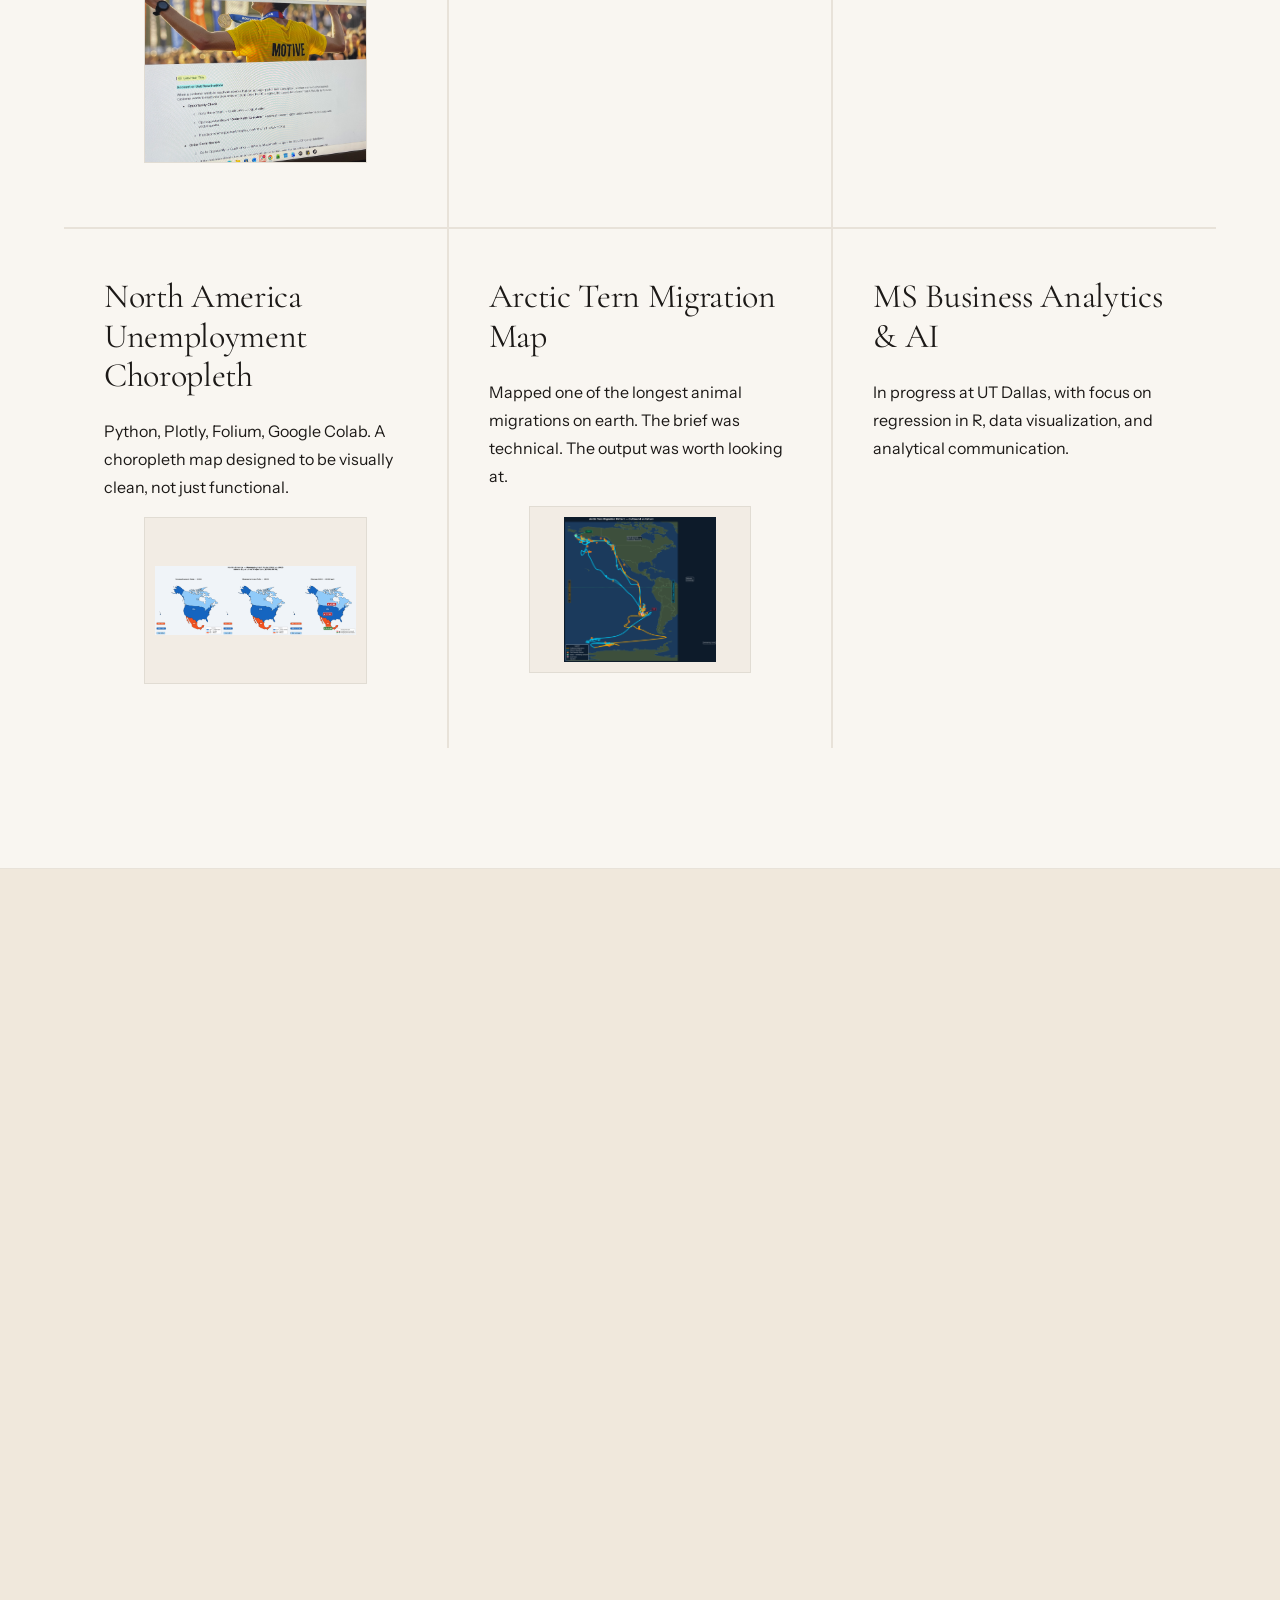
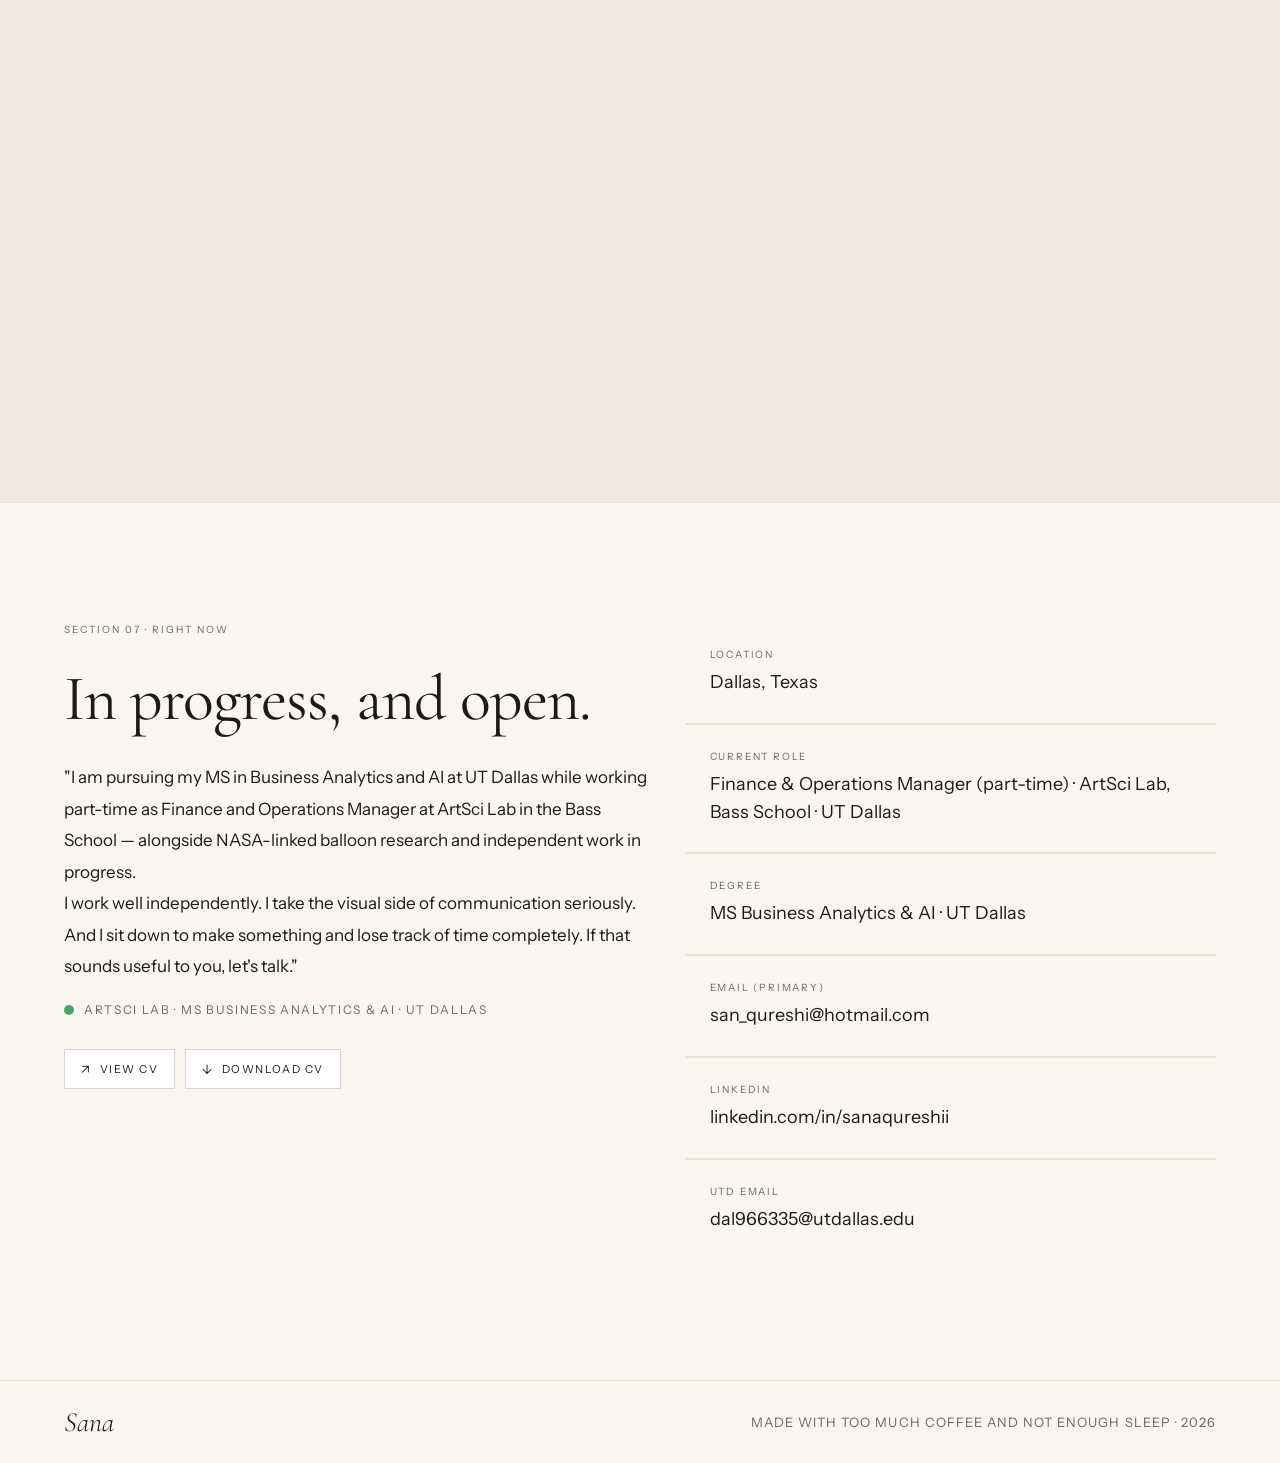
==== commit 72616343: "Add Bulandi Urdu meaning under Project BULANDI. Match the Firasat subtitle style so both research pr" ====
--- a/index.html
+++ b/index.html
@@ -129,6 +129,7 @@
               <div class="research-copy">
                 <span class="research-tag-nasa">NASA · ArtSci Lab · Bass School · UTD</span>
                 <h3 class="research-title">Project BULANDI</h3>
+                <p class="research-subtitle">Bulandi (Urdu): going beyond literal heights</p>
                 <p class="body-copy">Project BULANDI is ArtSciLab's stratospheric balloon experiment, launching August 2026 aboard a NASA supported flight. A Kiwi chip carried to the upper atmosphere will record magnetometer readings throughout its ascent and descent. I am leading the data analytics and visualization workstream, processing magnetic field time series data post flight to identify geomagnetic patterns at altitude, and authoring a white paper on the findings.</p>
               </div>
               <figure class="research-poster">
